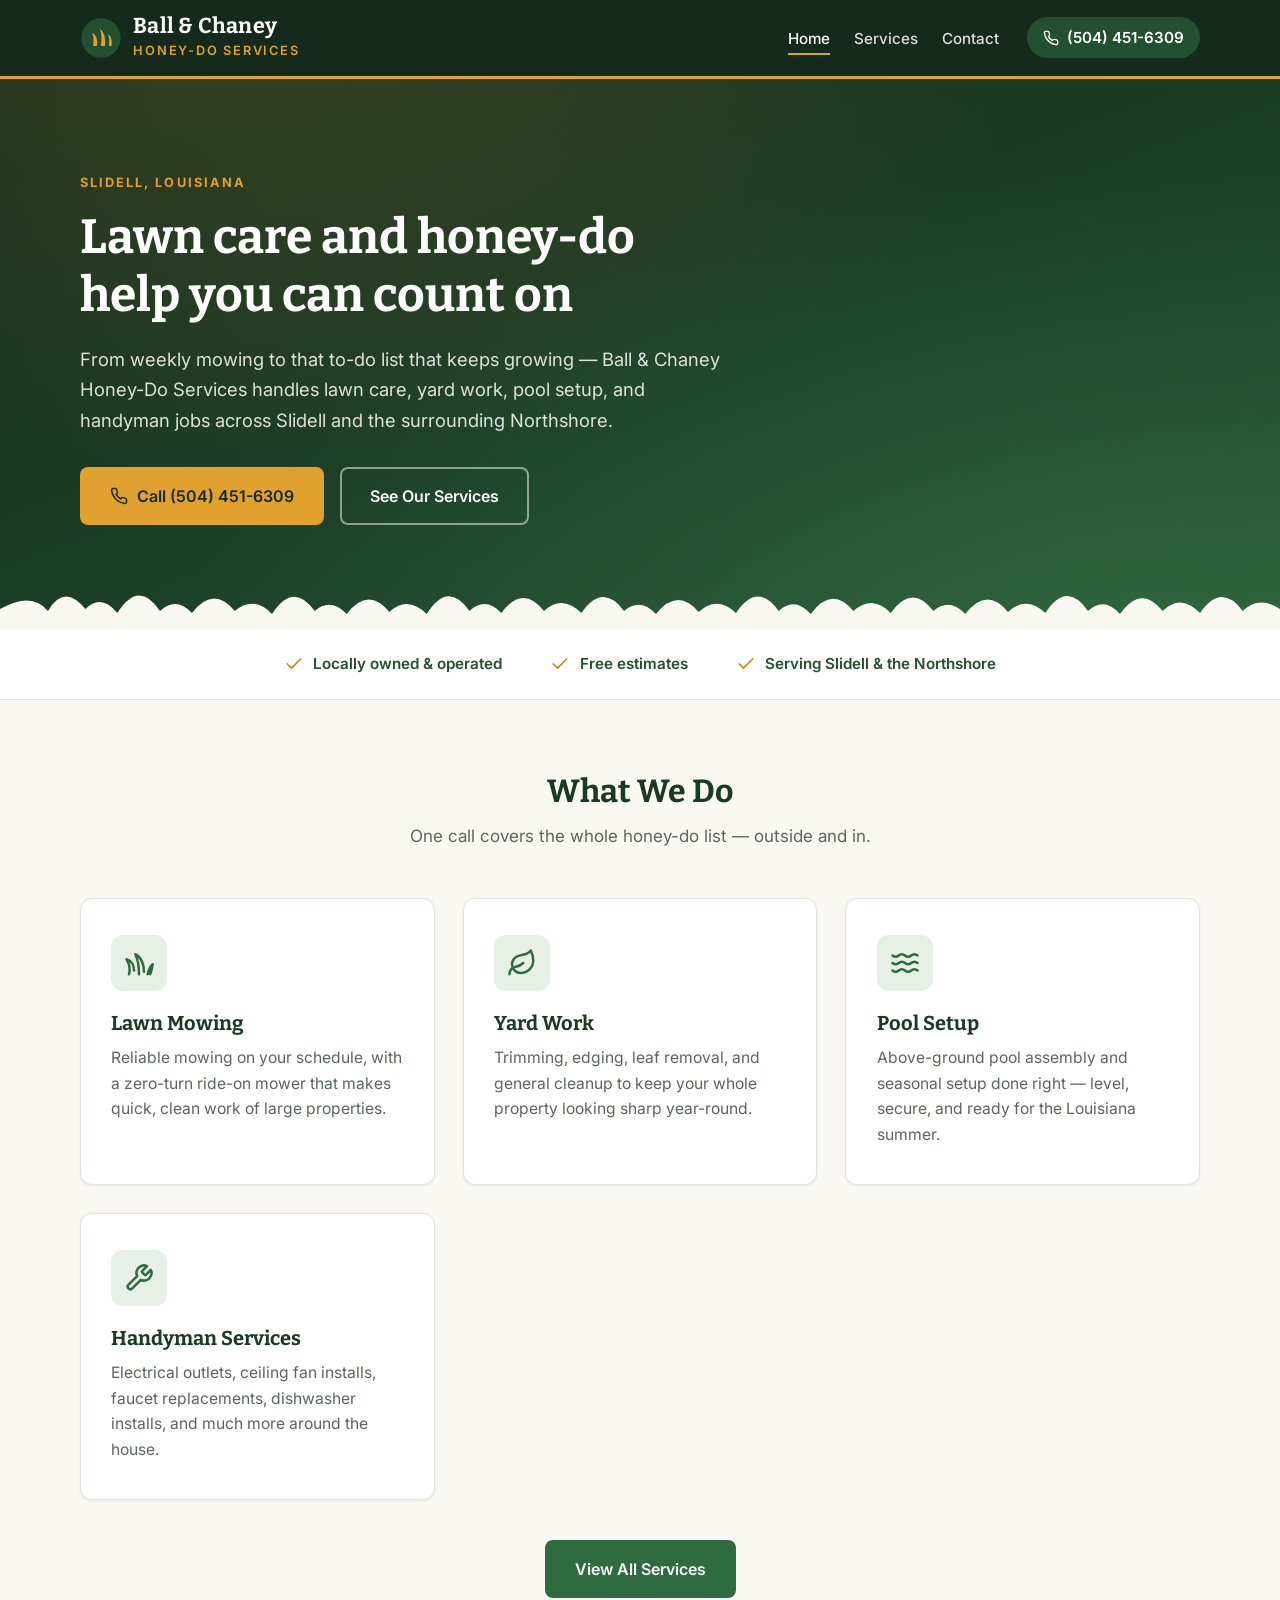
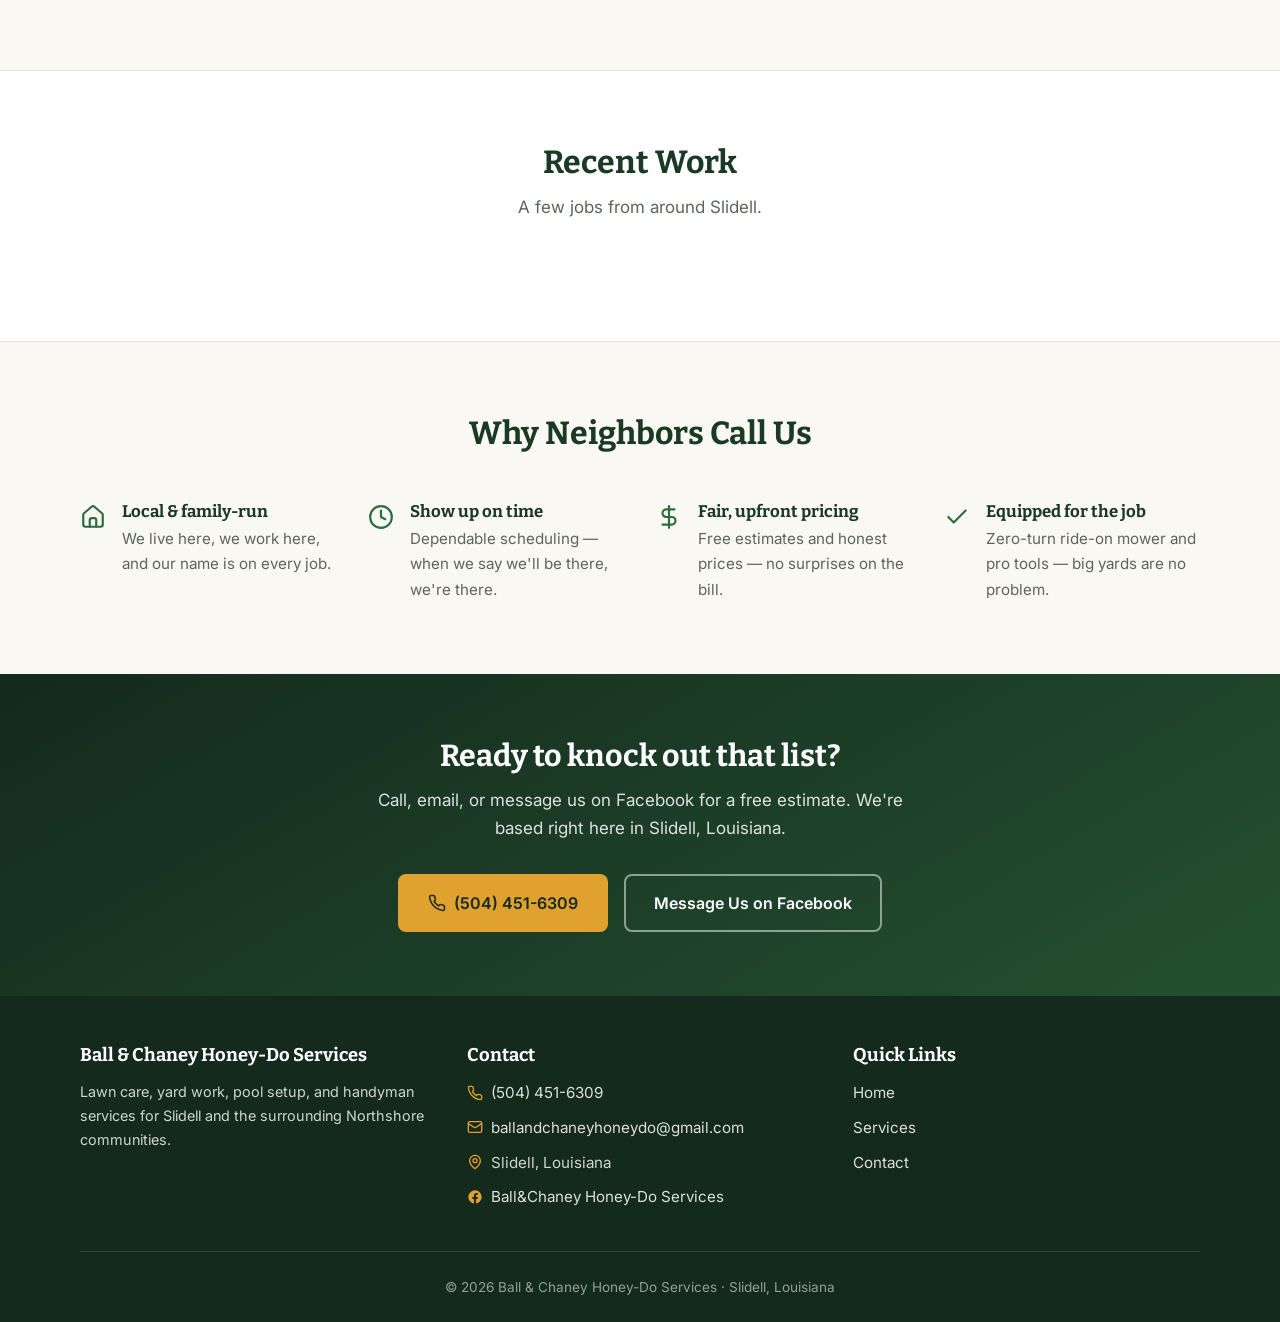
==== index.html @ 2f30743c "Redesign site with professional look and real contact info - New design: Bitter/Inter typography, gr" ====
<!DOCTYPE html>
<html lang="en">
<head>
    <meta charset="UTF-8">
    <meta name="viewport" content="width=device-width, initial-scale=1.0">
    <title>Ball &amp; Chaney Honey-Do Services | Lawn Care &amp; Handyman | Slidell, LA</title>
    <meta name="description" content="Ball & Chaney Honey-Do Services provides reliable lawn mowing, yard work, pool setup, and handyman services in Slidell, Louisiana. Call (504) 451-6309 for a free estimate.">
    <link rel="icon" href="data:image/svg+xml,%3Csvg xmlns='http://www.w3.org/2000/svg' viewBox='0 0 64 64'%3E%3Ccircle cx='32' cy='32' r='30' fill='%231b3a26'/%3E%3Cpath d='M20 44 Q22 30 18 24 Q28 28 26 44 M32 44 Q34 26 30 18 Q40 24 38 44 M44 44 Q46 32 42 26 Q50 30 48 44' fill='%23e0a12f'/%3E%3C/svg%3E">
    <link rel="stylesheet" href="styles.css">
    <link rel="preconnect" href="https://fonts.googleapis.com">
    <link rel="preconnect" href="https://fonts.gstatic.com" crossorigin>
    <link href="https://fonts.googleapis.com/css2?family=Bitter:wght@600;700&family=Inter:wght@400;500;600;700&display=swap" rel="stylesheet">
</head>
<body>
    <header class="header">
        <div class="container">
            <a class="logo" href="index.html">
                <svg class="logo-mark" viewBox="0 0 64 64" aria-hidden="true">
                    <circle cx="32" cy="32" r="30" fill="#245031"/>
                    <path d="M20 44 Q22 30 18 24 Q28 28 26 44 M32 44 Q34 26 30 18 Q40 24 38 44 M44 44 Q46 32 42 26 Q50 30 48 44" fill="#e0a12f"/>
                </svg>
                <div>
                    <h1>Ball &amp; Chaney</h1>
                    <p class="tagline">Honey-Do Services</p>
                </div>
            </a>
            <div class="header-right">
                <nav class="navbar" aria-label="Main navigation">
                    <ul>
                        <li><a href="index.html" class="active">Home</a></li>
                        <li><a href="services.html">Services</a></li>
                        <li><a href="contact.html">Contact</a></li>
                    </ul>
                </nav>
                <a class="header-phone" href="tel:+15044516309">
                    <svg viewBox="0 0 24 24" fill="none" stroke="currentColor" stroke-width="2" stroke-linecap="round" stroke-linejoin="round" aria-hidden="true"><path d="M22 16.92v3a2 2 0 0 1-2.18 2 19.79 19.79 0 0 1-8.63-3.07 19.5 19.5 0 0 1-6-6 19.79 19.79 0 0 1-3.07-8.67A2 2 0 0 1 4.11 2h3a2 2 0 0 1 2 1.72c.13.96.36 1.9.7 2.81a2 2 0 0 1-.45 2.11L8.09 9.91a16 16 0 0 0 6 6l1.27-1.27a2 2 0 0 1 2.11-.45c.91.34 1.85.57 2.81.7A2 2 0 0 1 22 16.92z"/></svg>
                    (504) 451-6309
                </a>
            </div>
        </div>
    </header>

    <section class="hero">
        <div class="container">
            <div class="hero-content">
                <span class="kicker">Slidell, Louisiana</span>
                <h2>Lawn care and honey-do help you can count on</h2>
                <p>From weekly mowing to that to-do list that keeps growing — Ball &amp; Chaney Honey-Do Services handles lawn care, yard work, pool setup, and handyman jobs across Slidell and the surrounding Northshore.</p>
                <div class="hero-actions">
                    <a href="tel:+15044516309" class="btn btn-primary">
                        <svg viewBox="0 0 24 24" fill="none" stroke="currentColor" stroke-width="2" stroke-linecap="round" stroke-linejoin="round" aria-hidden="true"><path d="M22 16.92v3a2 2 0 0 1-2.18 2 19.79 19.79 0 0 1-8.63-3.07 19.5 19.5 0 0 1-6-6 19.79 19.79 0 0 1-3.07-8.67A2 2 0 0 1 4.11 2h3a2 2 0 0 1 2 1.72c.13.96.36 1.9.7 2.81a2 2 0 0 1-.45 2.11L8.09 9.91a16 16 0 0 0 6 6l1.27-1.27a2 2 0 0 1 2.11-.45c.91.34 1.85.57 2.81.7A2 2 0 0 1 22 16.92z"/></svg>
                        Call (504) 451-6309
                    </a>
                    <a href="services.html" class="btn btn-outline">See Our Services</a>
                </div>
            </div>
        </div>
    </section>

    <div class="trust-bar">
        <div class="container">
            <div class="trust-item">
                <svg viewBox="0 0 24 24" fill="none" stroke="currentColor" stroke-width="2" stroke-linecap="round" stroke-linejoin="round" aria-hidden="true"><path d="M20 6 9 17l-5-5"/></svg>
                Locally owned &amp; operated
            </div>
            <div class="trust-item">
                <svg viewBox="0 0 24 24" fill="none" stroke="currentColor" stroke-width="2" stroke-linecap="round" stroke-linejoin="round" aria-hidden="true"><path d="M20 6 9 17l-5-5"/></svg>
                Free estimates
            </div>
            <div class="trust-item">
                <svg viewBox="0 0 24 24" fill="none" stroke="currentColor" stroke-width="2" stroke-linecap="round" stroke-linejoin="round" aria-hidden="true"><path d="M20 6 9 17l-5-5"/></svg>
                Serving Slidell &amp; the Northshore
            </div>
        </div>
    </div>

    <section class="section">
        <div class="container">
            <div class="section-head">
                <h2>What We Do</h2>
                <p>One call covers the whole honey-do list — outside and in.</p>
            </div>
            <div class="service-grid">
                <div class="service-card">
                    <div class="service-icon">
                        <svg viewBox="0 0 24 24" fill="none" stroke="currentColor" stroke-width="2" stroke-linecap="round" stroke-linejoin="round" aria-hidden="true"><path d="M4 21c1-4 0-9-2-12 4 1 6 5 6 9M12 21c0-6-1-12-3-16 5 2 7 9 7 14M19 21c.5-3 2-6 4-8-1 4-1 6-2 8"/></svg>
                    </div>
                    <h3>Lawn Mowing</h3>
                    <p>Reliable mowing on your schedule, with a zero-turn ride-on mower that makes quick, clean work of large properties.</p>
                </div>
                <div class="service-card">
                    <div class="service-icon">
                        <svg viewBox="0 0 24 24" fill="none" stroke="currentColor" stroke-width="2" stroke-linecap="round" stroke-linejoin="round" aria-hidden="true"><path d="M11 20A7 7 0 0 1 9.8 6.1C15.5 5 17 4.48 19 2c1 2 2 4.18 2 8 0 5.5-4.78 10-10 10Z"/><path d="M2 21c0-3 1.85-5.36 5.08-6C9.5 14.52 12 13 13 12"/></svg>
                    </div>
                    <h3>Yard Work</h3>
                    <p>Trimming, edging, leaf removal, and general cleanup to keep your whole property looking sharp year-round.</p>
                </div>
                <div class="service-card">
                    <div class="service-icon">
                        <svg viewBox="0 0 24 24" fill="none" stroke="currentColor" stroke-width="2" stroke-linecap="round" stroke-linejoin="round" aria-hidden="true"><path d="M2 6c.6.5 1.2 1 2.5 1C7 7 7 5 9.5 5c2.6 0 2.4 2 5 2 2.5 0 2.5-2 5-2 1.3 0 1.9.5 2.5 1"/><path d="M2 12c.6.5 1.2 1 2.5 1 2.5 0 2.5-2 5-2 2.6 0 2.4 2 5 2 2.5 0 2.5-2 5-2 1.3 0 1.9.5 2.5 1"/><path d="M2 18c.6.5 1.2 1 2.5 1 2.5 0 2.5-2 5-2 2.6 0 2.4 2 5 2 2.5 0 2.5-2 5-2 1.3 0 1.9.5 2.5 1"/></svg>
                    </div>
                    <h3>Pool Setup</h3>
                    <p>Above-ground pool assembly and seasonal setup done right — level, secure, and ready for the Louisiana summer.</p>
                </div>
                <div class="service-card">
                    <div class="service-icon">
                        <svg viewBox="0 0 24 24" fill="none" stroke="currentColor" stroke-width="2" stroke-linecap="round" stroke-linejoin="round" aria-hidden="true"><path d="M14.7 6.3a1 1 0 0 0 0 1.4l1.6 1.6a1 1 0 0 0 1.4 0l3.77-3.77a6 6 0 0 1-7.94 7.94l-6.91 6.91a2.12 2.12 0 0 1-3-3l6.91-6.91a6 6 0 0 1 7.94-7.94l-3.76 3.76z"/></svg>
                    </div>
                    <h3>Handyman Services</h3>
                    <p>Electrical outlets, ceiling fan installs, faucet replacements, dishwasher installs, and much more around the house.</p>
                </div>
            </div>
            <div class="text-center">
                <a href="services.html" class="btn btn-secondary">View All Services</a>
            </div>
        </div>
    </section>

    <section class="section section-alt" id="recent-work">
        <div class="container">
            <div class="section-head">
                <h2>Recent Work</h2>
                <p>A few jobs from around Slidell.</p>
            </div>
            <div class="gallery-grid">
                <figure class="gallery-item">
                    <img src="images/mowing-zero-turn.jpg" alt="Zero-turn mower and trimming work at a Slidell home" loading="lazy" onerror="this.closest('figure').remove()">
                    <figcaption>Mowing &amp; trimming</figcaption>
                </figure>
                <figure class="gallery-item">
                    <img src="images/lawn-finished-1.jpg" alt="Freshly cut lawn at a Slidell home" loading="lazy" onerror="this.closest('figure').remove()">
                    <figcaption>Finished cut</figcaption>
                </figure>
                <figure class="gallery-item">
                    <img src="images/pool-setup-complete.jpg" alt="Completed above-ground pool installation" loading="lazy" onerror="this.closest('figure').remove()">
                    <figcaption>Pool setup, ready to fill</figcaption>
                </figure>
                <figure class="gallery-item">
                    <img src="images/trimming.jpg" alt="String trimming along a front porch" loading="lazy" onerror="this.closest('figure').remove()">
                    <figcaption>Detail trimming</figcaption>
                </figure>
                <figure class="gallery-item">
                    <img src="images/lawn-finished-2.jpg" alt="Neatly edged lawn and driveway" loading="lazy" onerror="this.closest('figure').remove()">
                    <figcaption>Clean edges</figcaption>
                </figure>
                <figure class="gallery-item">
                    <img src="images/lawn-finished-3.jpg" alt="Freshly mowed front yard" loading="lazy" onerror="this.closest('figure').remove()">
                    <figcaption>Weekly maintenance</figcaption>
                </figure>
            </div>
        </div>
    </section>

    <section class="section">
        <div class="container">
            <div class="section-head">
                <h2>Why Neighbors Call Us</h2>
            </div>
            <div class="why-grid">
                <div class="why-item">
                    <svg viewBox="0 0 24 24" fill="none" stroke="currentColor" stroke-width="2" stroke-linecap="round" stroke-linejoin="round" aria-hidden="true"><path d="M3 10a2 2 0 0 1 .7-1.5l7-6a2 2 0 0 1 2.6 0l7 6A2 2 0 0 1 21 10v9a2 2 0 0 1-2 2H5a2 2 0 0 1-2-2z"/><path d="M9 21v-6a2 2 0 0 1 2-2h2a2 2 0 0 1 2 2v6"/></svg>
                    <div>
                        <h3>Local &amp; family-run</h3>
                        <p>We live here, we work here, and our name is on every job.</p>
                    </div>
                </div>
                <div class="why-item">
                    <svg viewBox="0 0 24 24" fill="none" stroke="currentColor" stroke-width="2" stroke-linecap="round" stroke-linejoin="round" aria-hidden="true"><circle cx="12" cy="12" r="10"/><path d="M12 6v6l4 2"/></svg>
                    <div>
                        <h3>Show up on time</h3>
                        <p>Dependable scheduling — when we say we'll be there, we're there.</p>
                    </div>
                </div>
                <div class="why-item">
                    <svg viewBox="0 0 24 24" fill="none" stroke="currentColor" stroke-width="2" stroke-linecap="round" stroke-linejoin="round" aria-hidden="true"><line x1="12" x2="12" y1="2" y2="22"/><path d="M17 5H9.5a3.5 3.5 0 0 0 0 7h5a3.5 3.5 0 0 1 0 7H6"/></svg>
                    <div>
                        <h3>Fair, upfront pricing</h3>
                        <p>Free estimates and honest prices — no surprises on the bill.</p>
                    </div>
                </div>
                <div class="why-item">
                    <svg viewBox="0 0 24 24" fill="none" stroke="currentColor" stroke-width="2" stroke-linecap="round" stroke-linejoin="round" aria-hidden="true"><path d="M20 6 9 17l-5-5"/></svg>
                    <div>
                        <h3>Equipped for the job</h3>
                        <p>Zero-turn ride-on mower and pro tools — big yards are no problem.</p>
                    </div>
                </div>
            </div>
        </div>
    </section>

    <section class="cta-section">
        <div class="container">
            <h2>Ready to knock out that list?</h2>
            <p>Call, email, or message us on Facebook for a free estimate. We're based right here in Slidell, Louisiana.</p>
            <div class="cta-actions">
                <a href="tel:+15044516309" class="btn btn-primary">
                    <svg viewBox="0 0 24 24" fill="none" stroke="currentColor" stroke-width="2" stroke-linecap="round" stroke-linejoin="round" aria-hidden="true"><path d="M22 16.92v3a2 2 0 0 1-2.18 2 19.79 19.79 0 0 1-8.63-3.07 19.5 19.5 0 0 1-6-6 19.79 19.79 0 0 1-3.07-8.67A2 2 0 0 1 4.11 2h3a2 2 0 0 1 2 1.72c.13.96.36 1.9.7 2.81a2 2 0 0 1-.45 2.11L8.09 9.91a16 16 0 0 0 6 6l1.27-1.27a2 2 0 0 1 2.11-.45c.91.34 1.85.57 2.81.7A2 2 0 0 1 22 16.92z"/></svg>
                    (504) 451-6309
                </a>
                <a href="https://www.facebook.com/share/196xAoV2Mr/" target="_blank" rel="noopener" class="btn btn-outline">Message Us on Facebook</a>
            </div>
        </div>
    </section>

    <footer class="footer">
        <div class="container">
            <div class="footer-content">
                <div class="footer-logo">
                    <h3>Ball &amp; Chaney Honey-Do Services</h3>
                    <p>Lawn care, yard work, pool setup, and handyman services for Slidell and the surrounding Northshore communities.</p>
                </div>
                <div>
                    <h3>Contact</h3>
                    <ul class="footer-list">
                        <li>
                            <svg viewBox="0 0 24 24" fill="none" stroke="currentColor" stroke-width="2" stroke-linecap="round" stroke-linejoin="round" aria-hidden="true"><path d="M22 16.92v3a2 2 0 0 1-2.18 2 19.79 19.79 0 0 1-8.63-3.07 19.5 19.5 0 0 1-6-6 19.79 19.79 0 0 1-3.07-8.67A2 2 0 0 1 4.11 2h3a2 2 0 0 1 2 1.72c.13.96.36 1.9.7 2.81a2 2 0 0 1-.45 2.11L8.09 9.91a16 16 0 0 0 6 6l1.27-1.27a2 2 0 0 1 2.11-.45c.91.34 1.85.57 2.81.7A2 2 0 0 1 22 16.92z"/></svg>
                            <a href="tel:+15044516309">(504) 451-6309</a>
                        </li>
                        <li>
                            <svg viewBox="0 0 24 24" fill="none" stroke="currentColor" stroke-width="2" stroke-linecap="round" stroke-linejoin="round" aria-hidden="true"><rect width="20" height="16" x="2" y="4" rx="2"/><path d="m22 7-8.97 5.7a1.94 1.94 0 0 1-2.06 0L2 7"/></svg>
                            <a href="mailto:ballandchaneyhoneydo@gmail.com">ballandchaneyhoneydo@gmail.com</a>
                        </li>
                        <li>
                            <svg viewBox="0 0 24 24" fill="none" stroke="currentColor" stroke-width="2" stroke-linecap="round" stroke-linejoin="round" aria-hidden="true"><path d="M20 10c0 6-8 12-8 12s-8-6-8-12a8 8 0 0 1 16 0Z"/><circle cx="12" cy="10" r="3"/></svg>
                            Slidell, Louisiana
                        </li>
                        <li>
                            <svg viewBox="0 0 24 24" fill="currentColor" aria-hidden="true"><path d="M22 12a10 10 0 1 0-11.56 9.88v-6.99H7.9V12h2.54V9.8c0-2.5 1.49-3.89 3.77-3.89 1.09 0 2.23.2 2.23.2v2.46h-1.26c-1.24 0-1.63.77-1.63 1.56V12h2.78l-.44 2.89h-2.34v6.99A10 10 0 0 0 22 12Z"/></svg>
                            <a href="https://www.facebook.com/share/196xAoV2Mr/" target="_blank" rel="noopener">Ball&amp;Chaney Honey-Do Services</a>
                        </li>
                    </ul>
                </div>
                <div>
                    <h3>Quick Links</h3>
                    <ul class="footer-list">
                        <li><a href="index.html">Home</a></li>
                        <li><a href="services.html">Services</a></li>
                        <li><a href="contact.html">Contact</a></li>
                    </ul>
                </div>
            </div>
            <div class="copyright">
                <p>&copy; 2026 Ball &amp; Chaney Honey-Do Services &middot; Slidell, Louisiana</p>
            </div>
        </div>
    </footer>
    <script>
        // Hide the Recent Work section entirely if no gallery photos loaded
        window.addEventListener('load', function () {
            var section = document.getElementById('recent-work');
            if (section && !section.querySelector('.gallery-item')) {
                section.remove();
            }
        });
    </script>
</body>
</html>
---- styles.css ----
/* ============================================================
   Ball & Chaney Honey-Do Services — styles.css
   ============================================================ */

:root {
    --green-950: #142a1c;
    --green-900: #1b3a26;
    --green-800: #245031;
    --green-700: #2e6b3e;
    --green-600: #3a7d4a;
    --green-100: #e7f0e7;
    --green-50:  #f2f6f0;
    --cream:     #faf8f2;
    --amber:     #e0a12f;
    --amber-dark:#c48a1d;
    --ink:       #202822;
    --muted:     #5b665c;
    --line:      #dde5dc;
    --white:     #ffffff;
    --radius:    12px;
    --shadow-sm: 0 1px 3px rgba(20, 42, 28, 0.08);
    --shadow-md: 0 6px 20px rgba(20, 42, 28, 0.12);
}

* {
    margin: 0;
    padding: 0;
    box-sizing: border-box;
}

html {
    scroll-behavior: smooth;
}

body {
    font-family: 'Inter', system-ui, -apple-system, sans-serif;
    font-size: 1.0625rem;
    line-height: 1.65;
    color: var(--ink);
    background-color: var(--cream);
    -webkit-font-smoothing: antialiased;
}

h1, h2, h3, h4 {
    font-family: 'Bitter', Georgia, serif;
    line-height: 1.2;
    color: var(--green-900);
}

img, svg {
    max-width: 100%;
}

.container {
    width: min(92%, 1120px);
    margin: 0 auto;
}

/* ---------- Header ---------- */

.header {
    background-color: var(--green-950);
    color: var(--white);
    position: sticky;
    top: 0;
    z-index: 100;
    border-bottom: 3px solid var(--amber);
}

.header .container {
    display: flex;
    justify-content: space-between;
    align-items: center;
    gap: 1rem;
    padding: 0.9rem 0;
    flex-wrap: wrap;
}

.logo {
    display: flex;
    align-items: center;
    gap: 0.7rem;
    text-decoration: none;
    color: var(--white);
}

.logo-mark {
    flex-shrink: 0;
    width: 42px;
    height: 42px;
}

.logo h1 {
    font-size: 1.35rem;
    font-weight: 700;
    color: var(--white);
    letter-spacing: 0.01em;
}

.tagline {
    font-size: 0.8rem;
    letter-spacing: 0.14em;
    text-transform: uppercase;
    color: var(--amber);
    font-weight: 600;
}

.header-right {
    display: flex;
    align-items: center;
    gap: 1.75rem;
    flex-wrap: wrap;
}

.navbar ul {
    display: flex;
    list-style: none;
    gap: 1.5rem;
}

.navbar a {
    color: rgba(255, 255, 255, 0.85);
    text-decoration: none;
    font-weight: 500;
    font-size: 0.95rem;
    padding: 0.35rem 0;
    border-bottom: 2px solid transparent;
    transition: color 0.2s, border-color 0.2s;
}

.navbar a:hover {
    color: var(--white);
}

.navbar a.active {
    color: var(--white);
    border-bottom-color: var(--amber);
}

.header-phone {
    display: inline-flex;
    align-items: center;
    gap: 0.5rem;
    color: var(--white);
    text-decoration: none;
    font-weight: 600;
    font-size: 0.95rem;
    background-color: var(--green-800);
    padding: 0.5rem 1rem;
    border-radius: 999px;
    transition: background-color 0.2s;
}

.header-phone:hover {
    background-color: var(--green-700);
}

.header-phone svg {
    width: 16px;
    height: 16px;
}

/* ---------- Hero ---------- */

.hero {
    background-color: var(--green-900);
    background-image:
        radial-gradient(ellipse at 20% -20%, rgba(224, 161, 47, 0.18), transparent 55%),
        radial-gradient(ellipse at 90% 110%, rgba(58, 125, 74, 0.55), transparent 60%),
        linear-gradient(160deg, var(--green-950), var(--green-800));
    color: var(--white);
    padding: 5.5rem 0 6.5rem;
    position: relative;
    overflow: hidden;
}

.hero::after {
    /* subtle grass silhouette along the bottom edge */
    content: "";
    position: absolute;
    left: 0;
    right: 0;
    bottom: -2px;
    height: 60px;
    background-image: url("data:image/svg+xml,%3Csvg xmlns='http://www.w3.org/2000/svg' viewBox='0 0 1200 60' preserveAspectRatio='none'%3E%3Cpath d='M0 60 L0 38 Q30 20 45 40 Q60 12 80 38 Q95 22 110 42 Q130 8 150 40 Q165 25 180 42 Q200 14 220 40 Q238 24 255 43 Q275 10 295 40 Q310 26 325 43 Q345 15 365 41 Q382 24 400 43 Q420 9 440 40 Q455 25 470 42 Q490 13 510 40 Q527 23 545 42 Q565 11 585 40 Q600 26 615 43 Q635 16 655 41 Q672 24 690 42 Q710 10 730 40 Q745 25 760 43 Q780 14 800 40 Q818 23 835 42 Q855 12 875 40 Q890 26 905 43 Q925 15 945 41 Q962 24 980 42 Q1000 9 1020 40 Q1035 25 1050 43 Q1070 13 1090 40 Q1107 22 1125 42 Q1145 11 1165 40 Q1180 24 1200 38 L1200 60 Z' fill='%23faf8f2'/%3E%3C/svg%3E");
    background-size: 100% 100%;
}

.hero-content {
    max-width: 640px;
}

.kicker {
    display: inline-block;
    font-size: 0.8rem;
    font-weight: 700;
    letter-spacing: 0.16em;
    text-transform: uppercase;
    color: var(--amber);
    margin-bottom: 1rem;
}

.hero-content h2 {
    font-size: clamp(2rem, 4.5vw, 3rem);
    color: var(--white);
    margin-bottom: 1.25rem;
}

.hero-content > p {
    font-size: 1.15rem;
    color: rgba(255, 255, 255, 0.85);
    margin-bottom: 2rem;
}

.hero-actions {
    display: flex;
    gap: 1rem;
    flex-wrap: wrap;
}

/* ---------- Buttons ---------- */

.btn {
    display: inline-flex;
    align-items: center;
    gap: 0.55rem;
    padding: 0.85rem 1.75rem;
    border-radius: 8px;
    text-decoration: none;
    font-weight: 600;
    font-size: 1rem;
    border: 2px solid transparent;
    cursor: pointer;
    transition: transform 0.15s, box-shadow 0.15s, background-color 0.15s;
}

.btn svg {
    width: 18px;
    height: 18px;
    flex-shrink: 0;
}

.btn:hover {
    transform: translateY(-2px);
    box-shadow: var(--shadow-md);
}

.btn-primary {
    background-color: var(--amber);
    color: var(--green-950);
}

.btn-primary:hover {
    background-color: var(--amber-dark);
}

.btn-secondary {
    background-color: var(--green-700);
    color: var(--white);
}

.btn-secondary:hover {
    background-color: var(--green-600);
}

.btn-outline {
    background-color: transparent;
    color: var(--white);
    border-color: rgba(255, 255, 255, 0.5);
}

.btn-outline:hover {
    border-color: var(--white);
    background-color: rgba(255, 255, 255, 0.08);
}

/* ---------- Trust bar ---------- */

.trust-bar {
    background-color: var(--white);
    border-bottom: 1px solid var(--line);
    padding: 1.4rem 0;
}

.trust-bar .container {
    display: flex;
    justify-content: center;
    gap: 3rem;
    flex-wrap: wrap;
}

.trust-item {
    display: flex;
    align-items: center;
    gap: 0.6rem;
    font-weight: 600;
    font-size: 0.95rem;
    color: var(--green-800);
}

.trust-item svg {
    width: 20px;
    height: 20px;
    color: var(--amber-dark);
    flex-shrink: 0;
}

/* ---------- Section scaffolding ---------- */

.section {
    padding: 4.5rem 0;
}

.section-alt {
    background-color: var(--white);
    border-top: 1px solid var(--line);
    border-bottom: 1px solid var(--line);
}

.section-head {
    text-align: center;
    max-width: 620px;
    margin: 0 auto 3rem;
}

.section-head h2 {
    font-size: 2rem;
    margin-bottom: 0.75rem;
}

.section-head p {
    color: var(--muted);
}

/* ---------- Service cards ---------- */

.service-grid {
    display: grid;
    grid-template-columns: repeat(auto-fit, minmax(280px, 1fr));
    gap: 1.75rem;
    margin-bottom: 2.5rem;
}

.service-card {
    background: var(--white);
    border: 1px solid var(--line);
    border-radius: var(--radius);
    padding: 2.25rem 1.9rem;
    box-shadow: var(--shadow-sm);
    transition: transform 0.2s, box-shadow 0.2s;
}

.service-card:hover {
    transform: translateY(-4px);
    box-shadow: var(--shadow-md);
}

.service-icon {
    width: 56px;
    height: 56px;
    border-radius: 12px;
    background-color: var(--green-100);
    color: var(--green-700);
    display: flex;
    align-items: center;
    justify-content: center;
    margin-bottom: 1.25rem;
}

.service-icon svg {
    width: 30px;
    height: 30px;
}

.service-card h3 {
    font-size: 1.25rem;
    margin-bottom: 0.6rem;
}

.service-card p {
    color: var(--muted);
    font-size: 0.98rem;
}

.text-center {
    text-align: center;
}

/* ---------- Gallery ---------- */

.gallery-grid {
    display: grid;
    grid-template-columns: repeat(auto-fill, minmax(280px, 1fr));
    gap: 1.25rem;
}

.gallery-item {
    margin: 0;
    border-radius: var(--radius);
    overflow: hidden;
    background: var(--white);
    border: 1px solid var(--line);
    box-shadow: var(--shadow-sm);
}

.gallery-item img {
    display: block;
    width: 100%;
    height: 240px;
    object-fit: cover;
    transition: transform 0.3s;
}

.gallery-item:hover img {
    transform: scale(1.03);
}

.gallery-item figcaption {
    padding: 0.7rem 1rem;
    font-size: 0.9rem;
    font-weight: 600;
    color: var(--green-800);
}

/* ---------- Why choose us ---------- */

.why-grid {
    display: grid;
    grid-template-columns: repeat(auto-fit, minmax(240px, 1fr));
    gap: 2rem;
}

.why-item {
    display: flex;
    gap: 1rem;
    align-items: flex-start;
}

.why-item svg {
    width: 26px;
    height: 26px;
    color: var(--green-700);
    flex-shrink: 0;
    margin-top: 0.2rem;
}

.why-item h3 {
    font-size: 1.05rem;
    margin-bottom: 0.35rem;
}

.why-item p {
    color: var(--muted);
    font-size: 0.95rem;
}

/* ---------- CTA section ---------- */

.cta-section {
    background-color: var(--green-900);
    background-image: linear-gradient(150deg, var(--green-950), var(--green-800));
    color: var(--white);
    padding: 4rem 0;
    text-align: center;
}

.cta-section h2 {
    color: var(--white);
    font-size: 1.9rem;
    margin-bottom: 0.75rem;
}

.cta-section p {
    color: rgba(255, 255, 255, 0.85);
    margin-bottom: 2rem;
    max-width: 540px;
    margin-left: auto;
    margin-right: auto;
}

.cta-actions {
    display: flex;
    gap: 1rem;
    justify-content: center;
    flex-wrap: wrap;
}

/* ---------- Footer ---------- */

.footer {
    background-color: var(--green-950);
    color: rgba(255, 255, 255, 0.8);
    padding: 3rem 0 1.5rem;
}

.footer a {
    color: rgba(255, 255, 255, 0.85);
    text-decoration: none;
}

.footer a:hover {
    color: var(--amber);
}

.footer-content {
    display: grid;
    grid-template-columns: repeat(auto-fit, minmax(220px, 1fr));
    gap: 2.5rem;
    padding-bottom: 2rem;
}

.footer h3 {
    color: var(--white);
    font-size: 1.15rem;
    margin-bottom: 0.9rem;
}

.footer-logo p {
    font-size: 0.9rem;
}

.footer-list {
    list-style: none;
}

.footer-list li {
    margin-bottom: 0.6rem;
    display: flex;
    align-items: center;
    gap: 0.55rem;
    font-size: 0.95rem;
}

.footer-list svg {
    width: 16px;
    height: 16px;
    color: var(--amber);
    flex-shrink: 0;
}

.copyright {
    text-align: center;
    padding-top: 1.5rem;
    border-top: 1px solid rgba(255, 255, 255, 0.12);
    font-size: 0.85rem;
    color: rgba(255, 255, 255, 0.55);
}

/* ---------- Inner-page header ---------- */

.page-header {
    background-color: var(--green-900);
    background-image: linear-gradient(150deg, var(--green-950), var(--green-800));
    color: var(--white);
    text-align: center;
    padding: 3.5rem 0;
}

.page-header h1 {
    color: var(--white);
    font-size: clamp(1.9rem, 4vw, 2.6rem);
    margin-bottom: 0.6rem;
}

.page-header p {
    color: rgba(255, 255, 255, 0.85);
    font-size: 1.1rem;
    max-width: 560px;
    margin: 0 auto;
}

/* ---------- Services page ---------- */

.service-detail {
    display: grid;
    grid-template-columns: 300px 1fr;
    gap: 2.5rem;
    align-items: center;
    background: var(--white);
    border: 1px solid var(--line);
    border-radius: var(--radius);
    padding: 2.5rem;
    box-shadow: var(--shadow-sm);
    margin-bottom: 2rem;
}

.service-panel {
    background: linear-gradient(150deg, var(--green-800), var(--green-600));
    border-radius: var(--radius);
    display: flex;
    align-items: center;
    justify-content: center;
    color: var(--white);
    min-height: 220px;
    position: relative;
    overflow: hidden;
    align-self: stretch;
}

.service-panel img {
    position: absolute;
    inset: 0;
    width: 100%;
    height: 100%;
    object-fit: cover;
    z-index: 1;
}

.service-panel svg {
    width: 88px;
    height: 88px;
    opacity: 0.95;
}

.service-content h2 {
    font-size: 1.5rem;
    margin-bottom: 0.75rem;
}

.service-content > p {
    color: var(--muted);
    margin-bottom: 0.75rem;
}

.service-content ul {
    list-style: none;
    margin-top: 0.5rem;
}

.service-content li {
    padding-left: 1.7rem;
    position: relative;
    margin-bottom: 0.5rem;
}

.service-content li::before {
    content: "";
    position: absolute;
    left: 0;
    top: 0.42em;
    width: 16px;
    height: 16px;
    background-image: url("data:image/svg+xml,%3Csvg xmlns='http://www.w3.org/2000/svg' viewBox='0 0 24 24' fill='none' stroke='%23c48a1d' stroke-width='3' stroke-linecap='round' stroke-linejoin='round'%3E%3Cpath d='M20 6 9 17l-5-5'/%3E%3C/svg%3E");
    background-size: contain;
    background-repeat: no-repeat;
}

/* ---------- Contact page ---------- */

.contact-grid {
    display: grid;
    grid-template-columns: repeat(auto-fit, minmax(260px, 1fr));
    gap: 1.75rem;
    max-width: 900px;
    margin: 0 auto;
}

.contact-card {
    background: var(--white);
    border: 1px solid var(--line);
    border-radius: var(--radius);
    padding: 2.25rem 1.9rem;
    text-align: center;
    box-shadow: var(--shadow-sm);
    transition: transform 0.2s, box-shadow 0.2s;
}

.contact-card:hover {
    transform: translateY(-4px);
    box-shadow: var(--shadow-md);
}

.contact-card .service-icon {
    margin: 0 auto 1.25rem;
}

.contact-card h3 {
    font-size: 1.15rem;
    margin-bottom: 0.4rem;
}

.contact-card p {
    color: var(--muted);
    font-size: 0.95rem;
    margin-bottom: 1.1rem;
}

.contact-card .contact-link {
    font-weight: 600;
    color: var(--green-700);
    text-decoration: none;
    font-size: 1.05rem;
    word-break: break-word;
}

.contact-card .contact-link:hover {
    color: var(--green-900);
    text-decoration: underline;
}

.map-container {
    max-width: 900px;
    margin: 0 auto;
    border-radius: var(--radius);
    overflow: hidden;
    box-shadow: var(--shadow-md);
    border: 1px solid var(--line);
}

.map-container iframe {
    display: block;
    width: 100%;
    height: 400px;
    border: 0;
}

/* ---------- Responsive ---------- */

@media (max-width: 860px) {
    .service-detail {
        grid-template-columns: 1fr;
        padding: 1.75rem;
    }

    .service-panel {
        min-height: 150px;
    }

    .service-panel svg {
        width: 64px;
        height: 64px;
    }
}

@media (max-width: 720px) {
    .header .container {
        flex-direction: column;
        text-align: center;
        padding: 0.9rem 0 1.1rem;
    }

    .header-right {
        justify-content: center;
        gap: 1rem;
    }

    .hero {
        padding: 3.5rem 0 5rem;
        text-align: center;
    }

    .hero-content {
        margin: 0 auto;
    }

    .hero-actions {
        justify-content: center;
    }

    .trust-bar .container {
        gap: 1rem 2rem;
    }

    .section {
        padding: 3rem 0;
    }
}
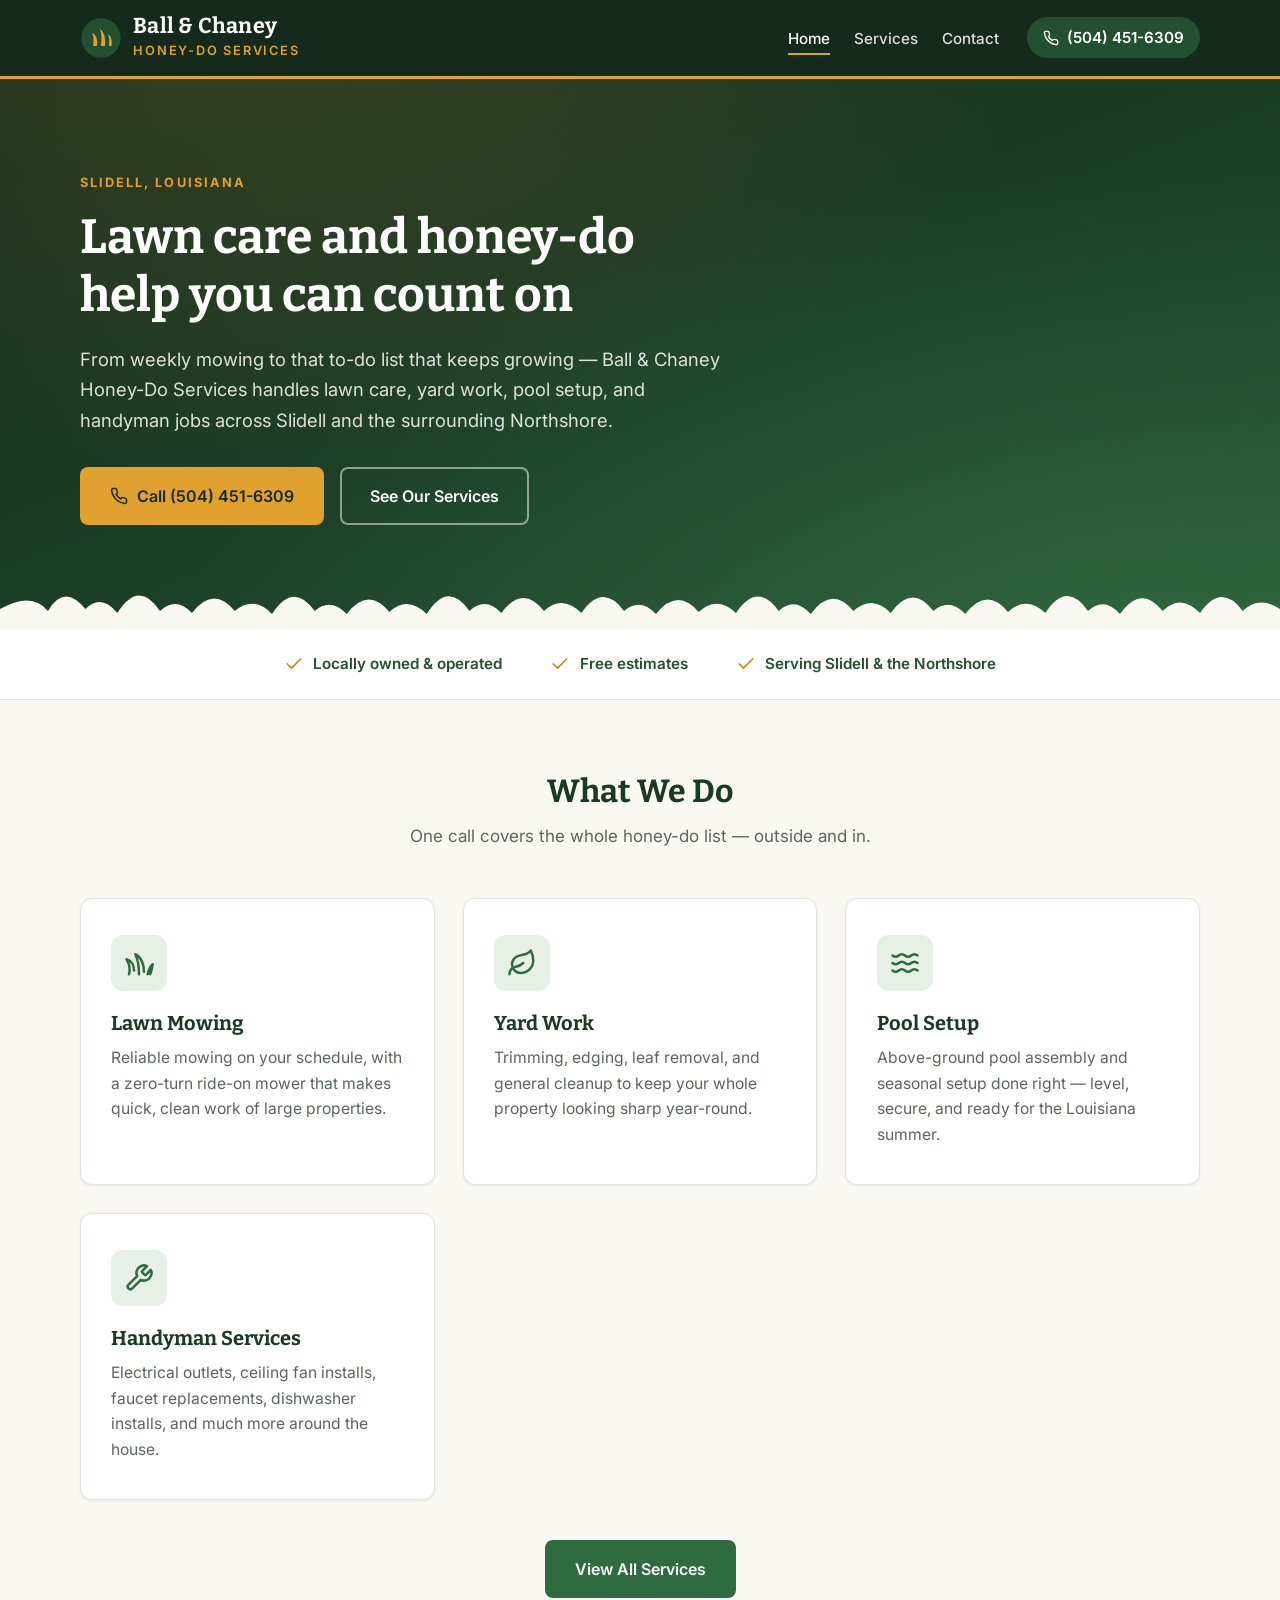
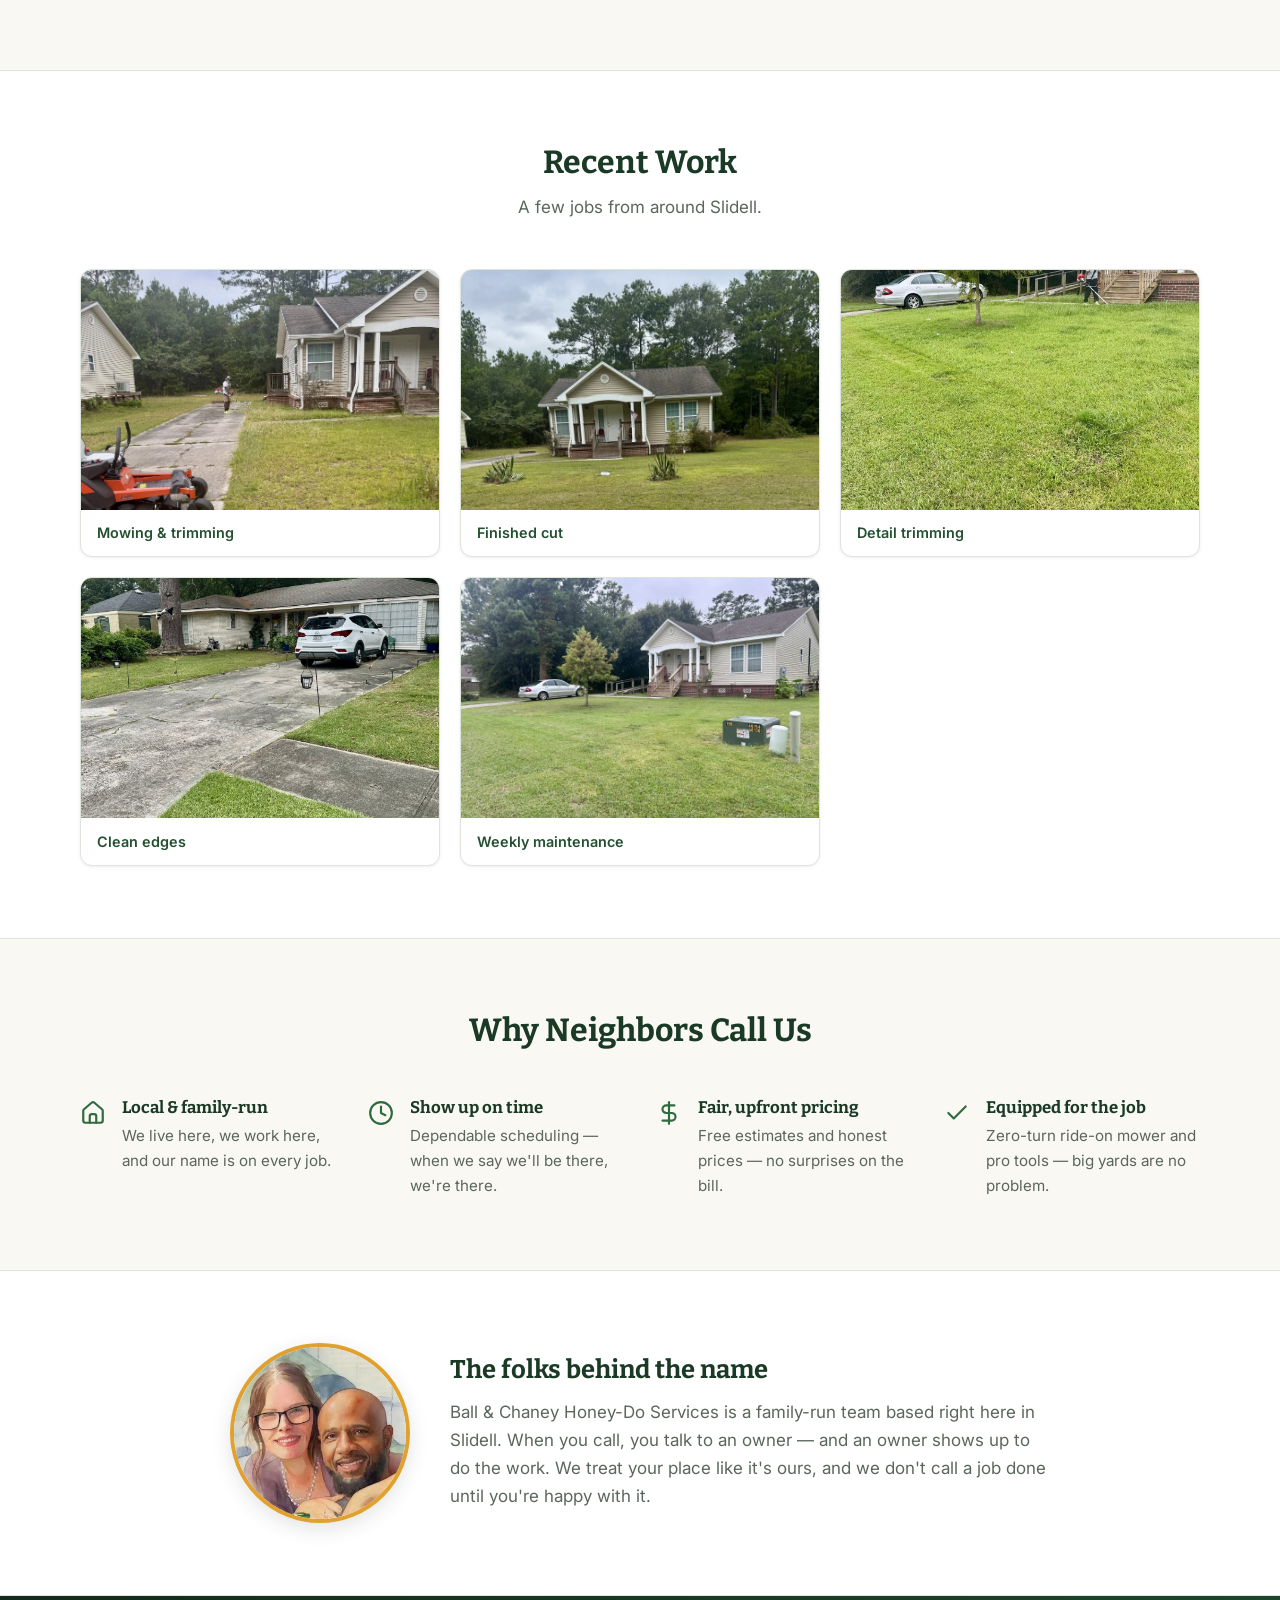
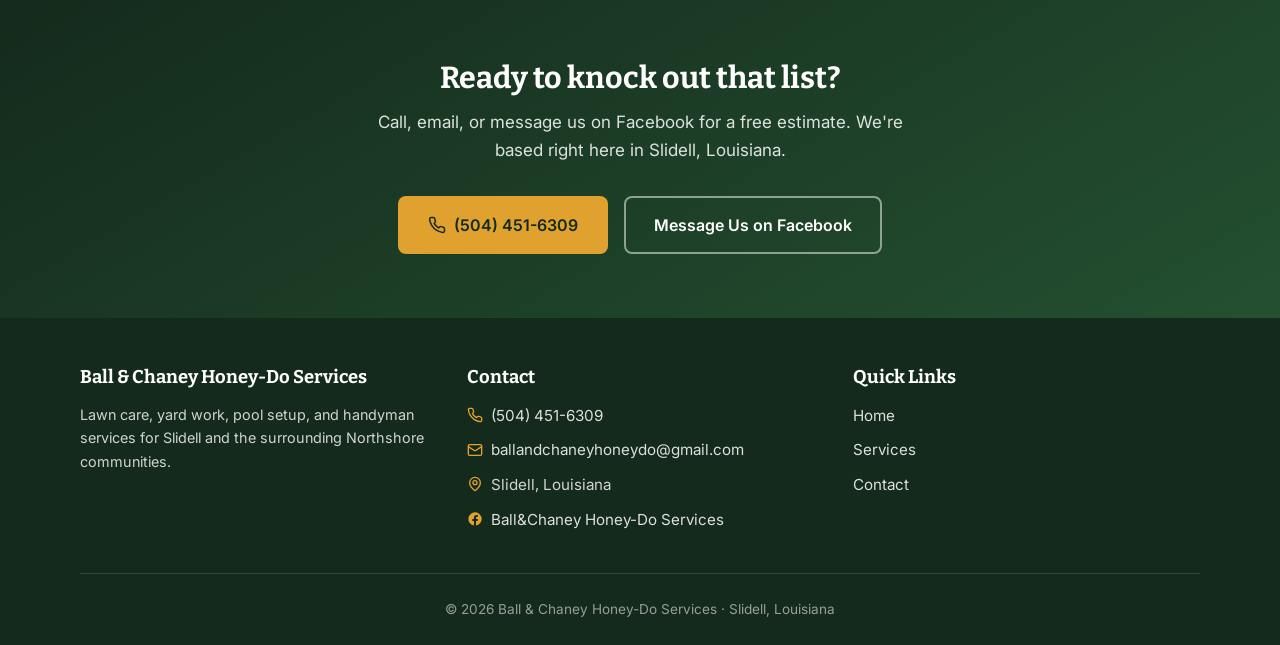
==== commit 08fbfc23: "Add real job photos and owners section - images/: mowing, trimming, and finished-lawn photos from re" ====
--- a/index.html
+++ b/index.html
@@ -189,6 +189,18 @@
         </div>
     </section>
 
+    <section class="section section-alt">
+        <div class="container">
+            <div class="about-owners">
+                <img src="images/owners.jpg" alt="The owners of Ball &amp; Chaney Honey-Do Services" onerror="this.closest('section').remove()">
+                <div>
+                    <h2>The folks behind the name</h2>
+                    <p>Ball &amp; Chaney Honey-Do Services is a family-run team based right here in Slidell. When you call, you talk to an owner — and an owner shows up to do the work. We treat your place like it's ours, and we don't call a job done until you're happy with it.</p>
+                </div>
+            </div>
+        </div>
+    </section>
+
     <section class="cta-section">
         <div class="container">
             <h2>Ready to knock out that list?</h2>
--- a/styles.css
+++ b/styles.css
@@ -454,6 +454,43 @@
     font-size: 0.95rem;
 }
 
+/* ---------- About owners ---------- */
+
+.about-owners {
+    display: flex;
+    align-items: center;
+    gap: 2.5rem;
+    max-width: 820px;
+    margin: 0 auto;
+}
+
+.about-owners img {
+    width: 180px;
+    height: 180px;
+    object-fit: cover;
+    border-radius: 50%;
+    border: 4px solid var(--amber);
+    box-shadow: var(--shadow-md);
+    flex-shrink: 0;
+}
+
+.about-owners h2 {
+    font-size: 1.6rem;
+    margin-bottom: 0.75rem;
+}
+
+.about-owners p {
+    color: var(--muted);
+}
+
+@media (max-width: 640px) {
+    .about-owners {
+        flex-direction: column;
+        text-align: center;
+        gap: 1.5rem;
+    }
+}
+
 /* ---------- CTA section ---------- */
 
 .cta-section {
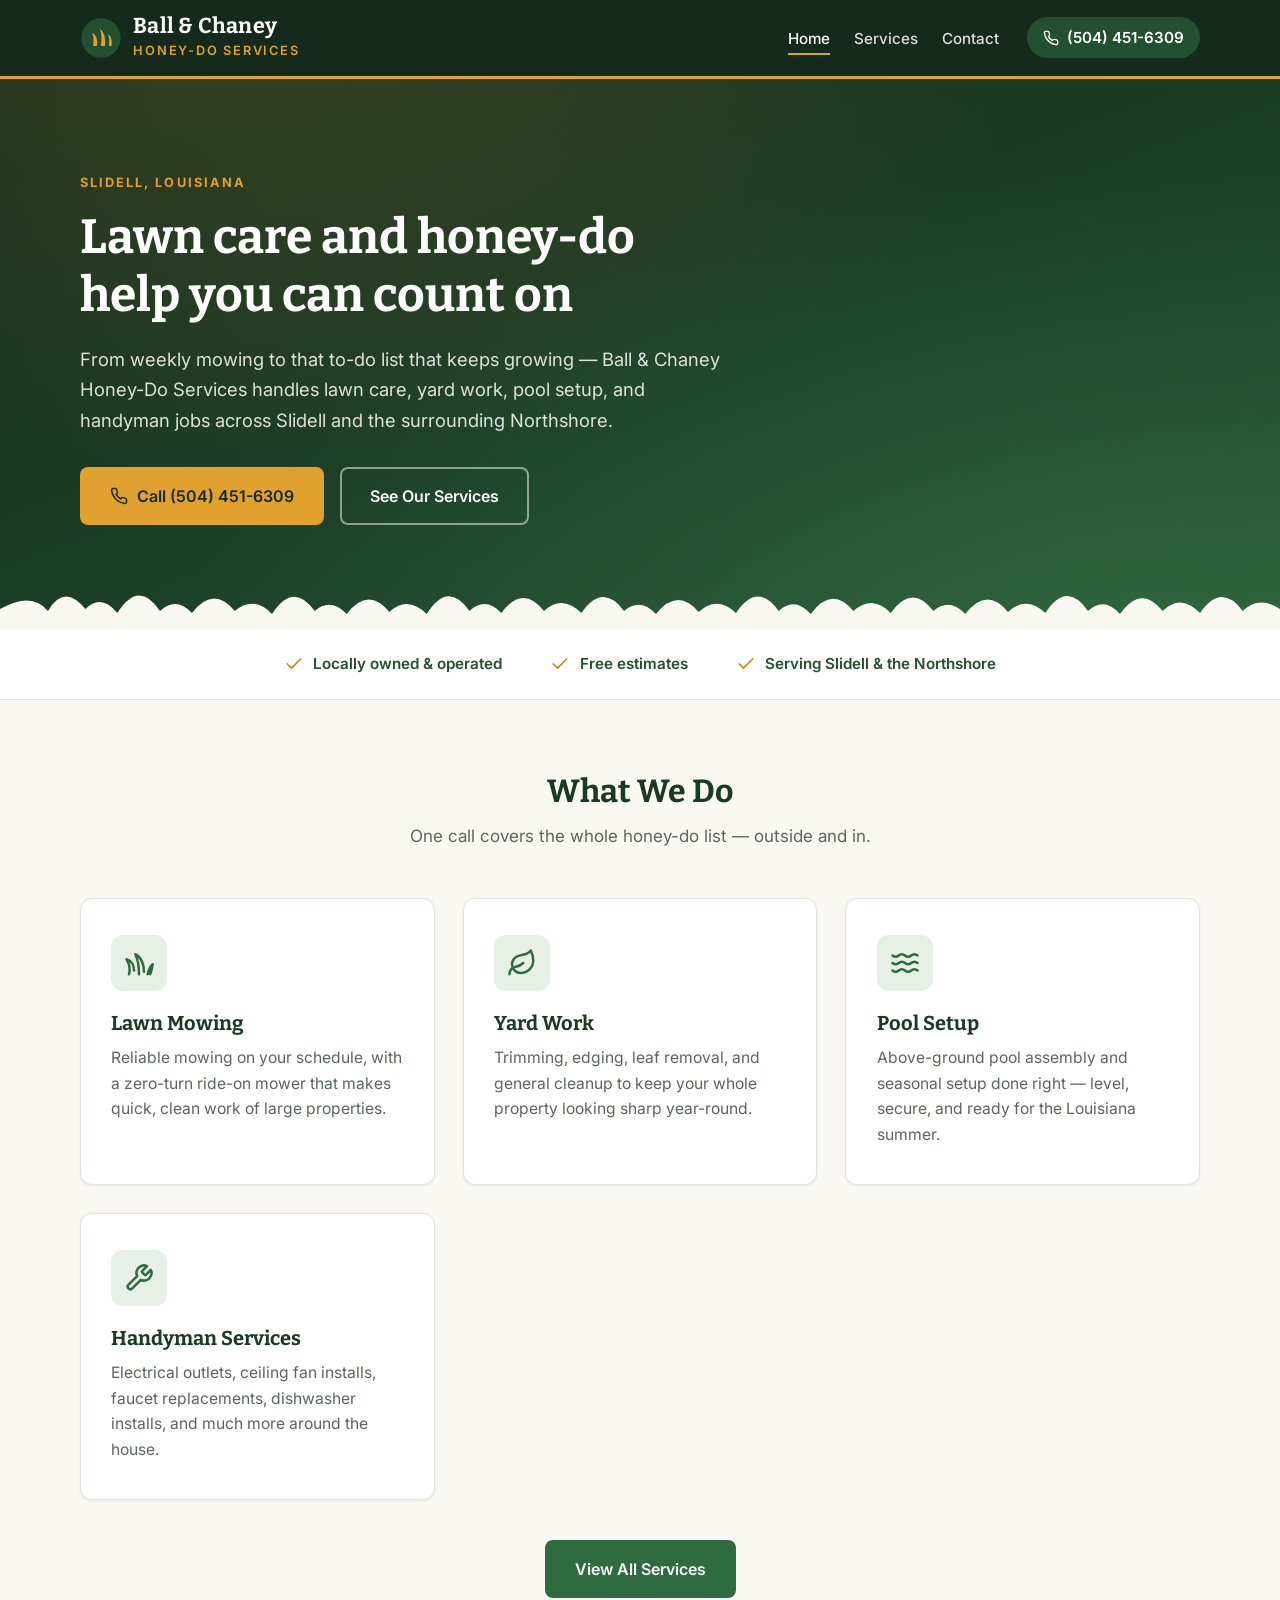
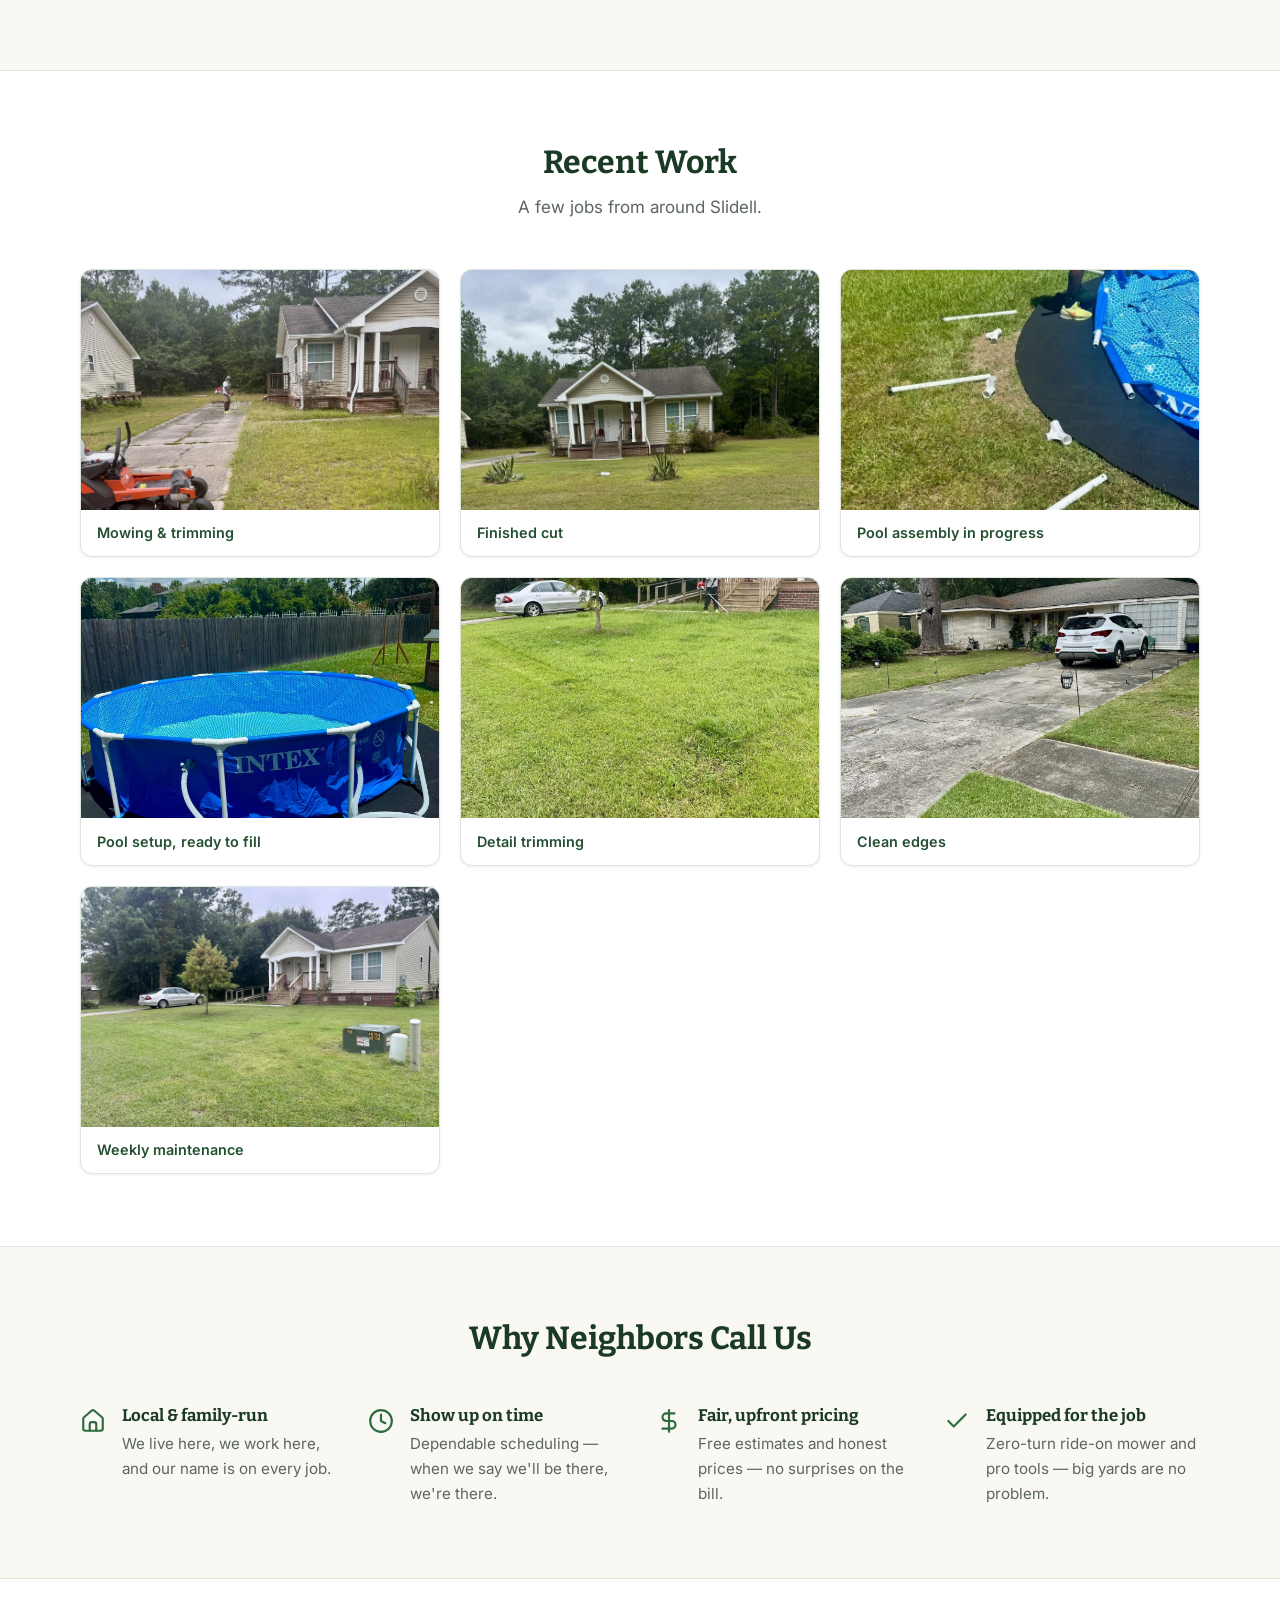
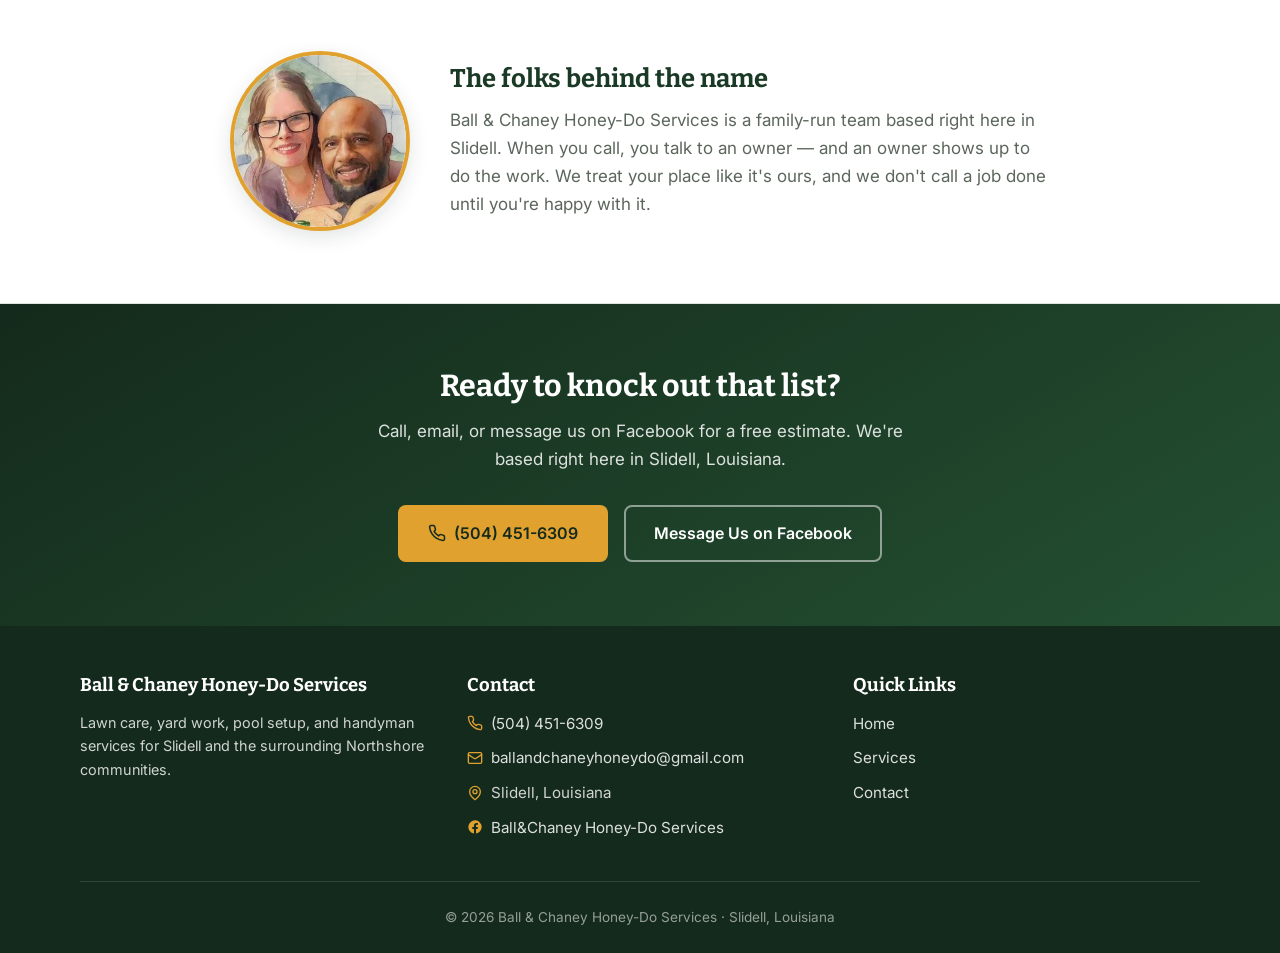
==== commit f3a5bc85: "Add pool setup photos to gallery and services Co-Authored-By: Claude Opus 4.8 (1M context) <noreply@" ====
--- a/index.html
+++ b/index.html
@@ -132,6 +132,10 @@
                     <figcaption>Finished cut</figcaption>
                 </figure>
                 <figure class="gallery-item">
+                    <img src="images/pool-setup-during.jpg" alt="Above-ground pool frame assembly in progress" loading="lazy" onerror="this.closest('figure').remove()">
+                    <figcaption>Pool assembly in progress</figcaption>
+                </figure>
+                <figure class="gallery-item">
                     <img src="images/pool-setup-complete.jpg" alt="Completed above-ground pool installation" loading="lazy" onerror="this.closest('figure').remove()">
                     <figcaption>Pool setup, ready to fill</figcaption>
                 </figure>
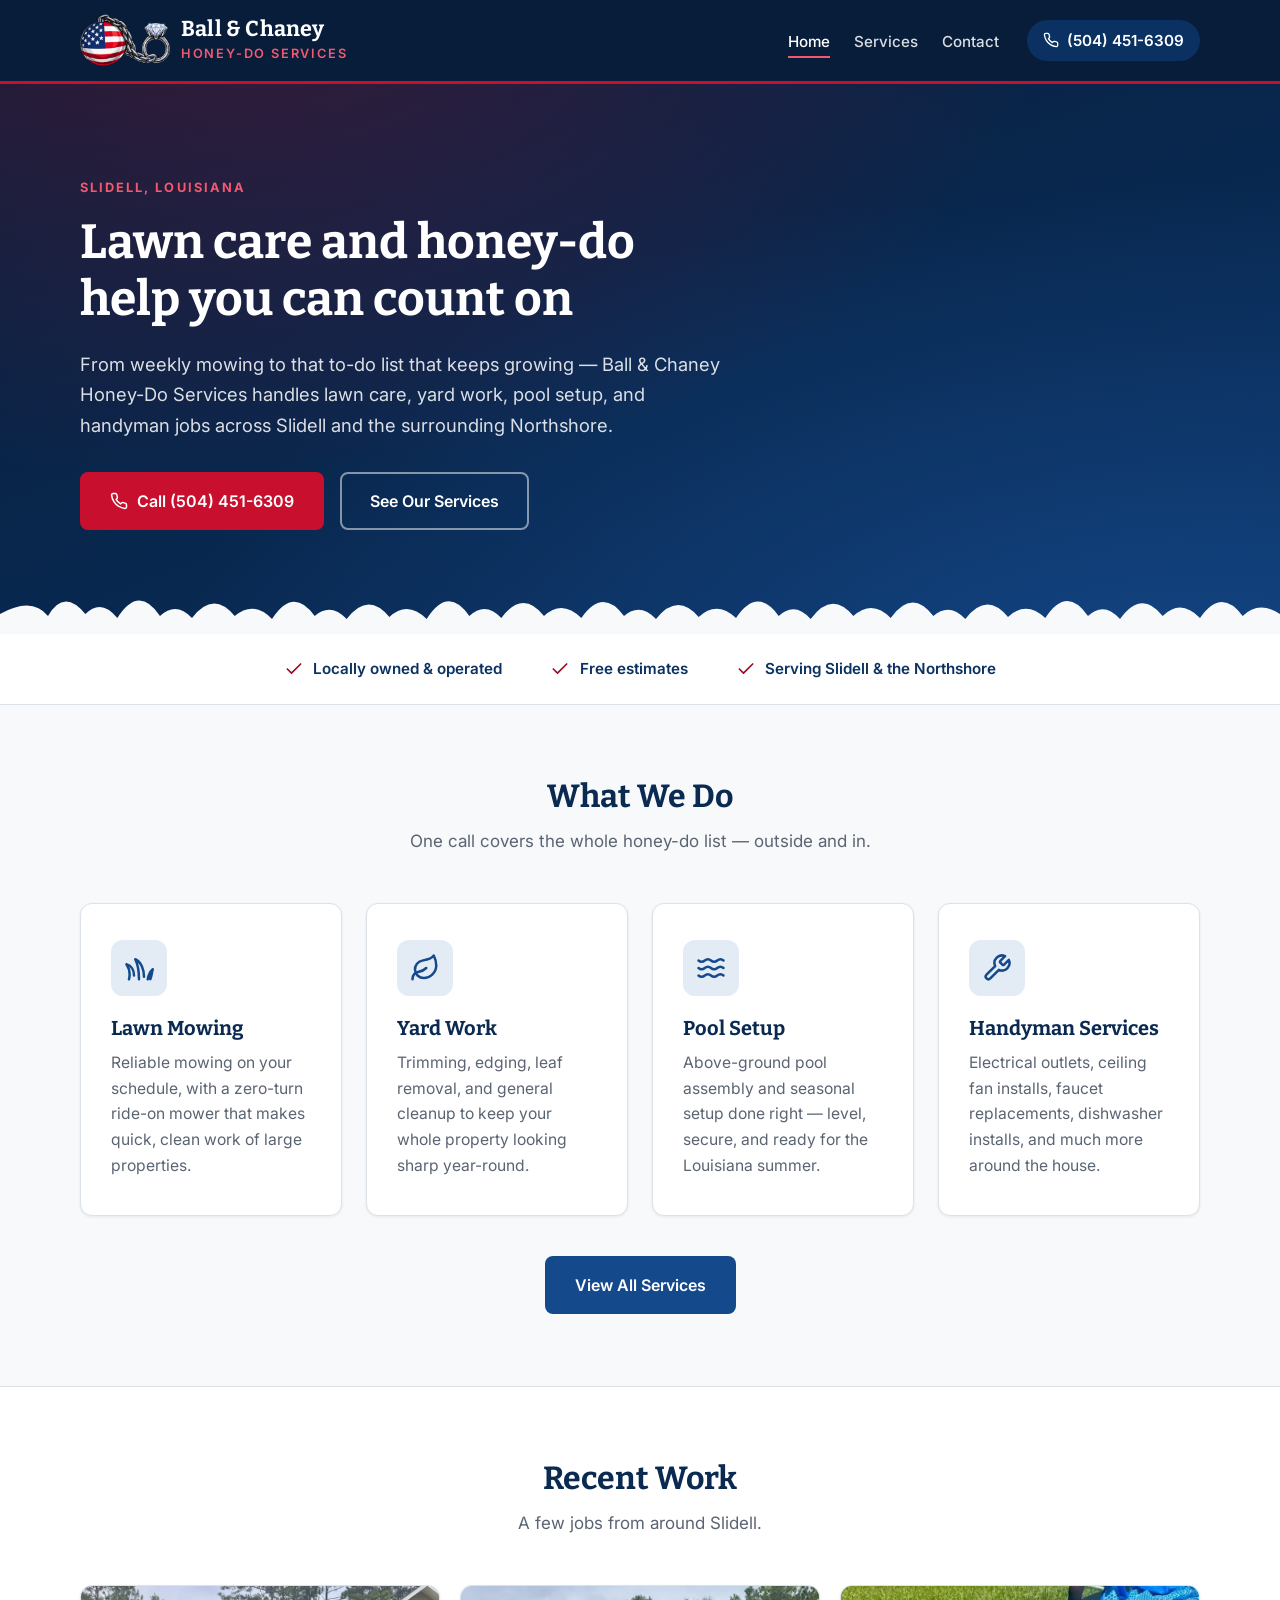
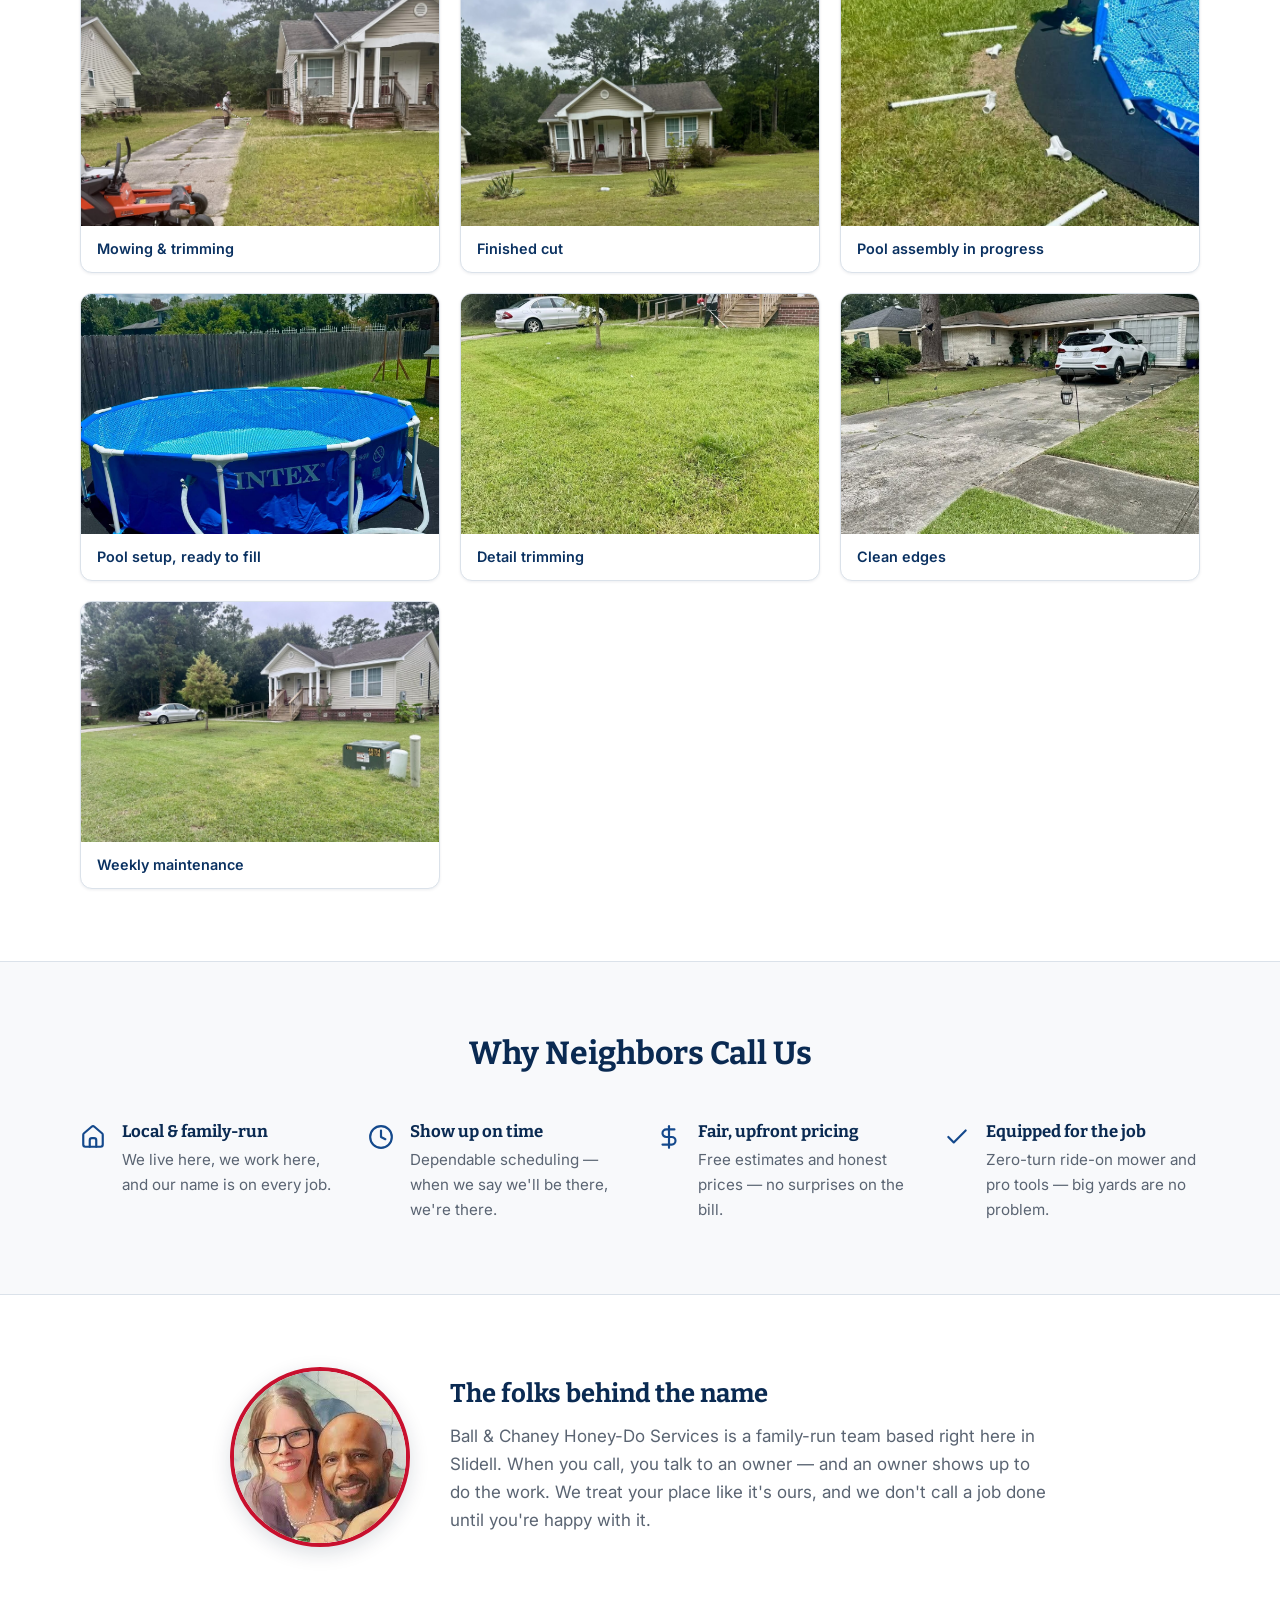
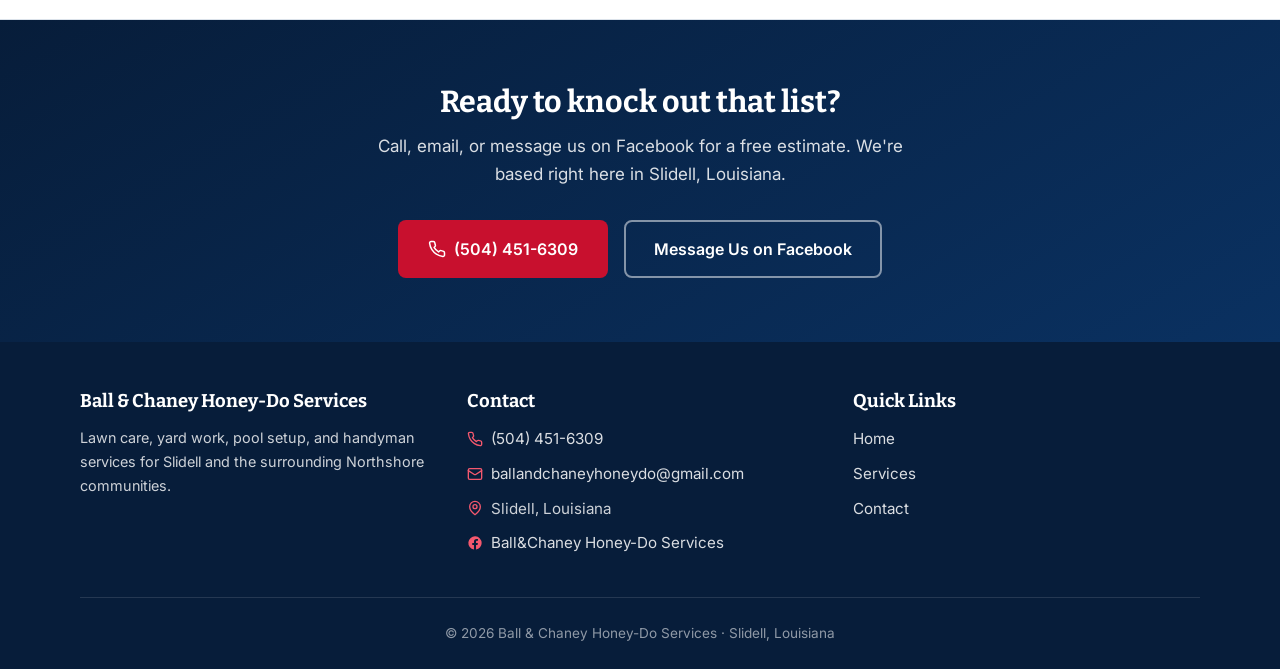
==== commit a8ddd619: "Retheme to red/white/blue with client's ball-and-chain logo - Palette: Old Glory navy/red replacing " ====
--- a/index.html
+++ b/index.html
@@ -5,7 +5,7 @@
     <meta name="viewport" content="width=device-width, initial-scale=1.0">
     <title>Ball &amp; Chaney Honey-Do Services | Lawn Care &amp; Handyman | Slidell, LA</title>
     <meta name="description" content="Ball & Chaney Honey-Do Services provides reliable lawn mowing, yard work, pool setup, and handyman services in Slidell, Louisiana. Call (504) 451-6309 for a free estimate.">
-    <link rel="icon" href="data:image/svg+xml,%3Csvg xmlns='http://www.w3.org/2000/svg' viewBox='0 0 64 64'%3E%3Ccircle cx='32' cy='32' r='30' fill='%231b3a26'/%3E%3Cpath d='M20 44 Q22 30 18 24 Q28 28 26 44 M32 44 Q34 26 30 18 Q40 24 38 44 M44 44 Q46 32 42 26 Q50 30 48 44' fill='%23e0a12f'/%3E%3C/svg%3E">
+    <link rel="icon" type="image/png" href="images/logo-icon.png">
     <link rel="stylesheet" href="styles.css">
     <link rel="preconnect" href="https://fonts.googleapis.com">
     <link rel="preconnect" href="https://fonts.gstatic.com" crossorigin>
@@ -15,10 +15,7 @@
     <header class="header">
         <div class="container">
             <a class="logo" href="index.html">
-                <svg class="logo-mark" viewBox="0 0 64 64" aria-hidden="true">
-                    <circle cx="32" cy="32" r="30" fill="#245031"/>
-                    <path d="M20 44 Q22 30 18 24 Q28 28 26 44 M32 44 Q34 26 30 18 Q40 24 38 44 M44 44 Q46 32 42 26 Q50 30 48 44" fill="#e0a12f"/>
-                </svg>
+                <img class="logo-mark" src="images/logo.png" alt="Ball &amp; Chaney logo — an American flag ball and chain with a diamond ring">
                 <div>
                     <h1>Ball &amp; Chaney</h1>
                     <p class="tagline">Honey-Do Services</p>
--- a/styles.css
+++ b/styles.css
@@ -3,23 +3,25 @@
    ============================================================ */
 
 :root {
-    --green-950: #142a1c;
-    --green-900: #1b3a26;
-    --green-800: #245031;
-    --green-700: #2e6b3e;
-    --green-600: #3a7d4a;
-    --green-100: #e7f0e7;
-    --green-50:  #f2f6f0;
-    --cream:     #faf8f2;
-    --amber:     #e0a12f;
-    --amber-dark:#c48a1d;
-    --ink:       #202822;
-    --muted:     #5b665c;
-    --line:      #dde5dc;
+    /* Old Glory red/white/blue */
+    --navy-950: #071d3a;
+    --navy-900: #0a2a52;
+    --navy-800: #0a3161;
+    --navy-700: #14498c;
+    --navy-600: #1e5cad;
+    --navy-100: #e3ebf5;
+    --navy-50:  #eef3f9;
+    --cream:     #f8f9fb;
+    --red:       #c8102e;
+    --red-dark:  #9e0c24;
+    --red-light: #f4586e;
+    --ink:       #1c2330;
+    --muted:     #5a6472;
+    --line:      #dbe2ea;
     --white:     #ffffff;
     --radius:    12px;
-    --shadow-sm: 0 1px 3px rgba(20, 42, 28, 0.08);
-    --shadow-md: 0 6px 20px rgba(20, 42, 28, 0.12);
+    --shadow-sm: 0 1px 3px rgba(7, 29, 58, 0.08);
+    --shadow-md: 0 6px 20px rgba(7, 29, 58, 0.14);
 }
 
 * {
@@ -44,7 +46,7 @@
 h1, h2, h3, h4 {
     font-family: 'Bitter', Georgia, serif;
     line-height: 1.2;
-    color: var(--green-900);
+    color: var(--navy-900);
 }
 
 img, svg {
@@ -59,12 +61,12 @@
 /* ---------- Header ---------- */
 
 .header {
-    background-color: var(--green-950);
+    background-color: var(--navy-950);
     color: var(--white);
     position: sticky;
     top: 0;
     z-index: 100;
-    border-bottom: 3px solid var(--amber);
+    border-bottom: 3px solid var(--red);
 }
 
 .header .container {
@@ -86,8 +88,8 @@
 
 .logo-mark {
     flex-shrink: 0;
-    width: 42px;
-    height: 42px;
+    width: auto;
+    height: 52px;
 }
 
 .logo h1 {
@@ -101,7 +103,7 @@
     font-size: 0.8rem;
     letter-spacing: 0.14em;
     text-transform: uppercase;
-    color: var(--amber);
+    color: var(--red-light);
     font-weight: 600;
 }
 
@@ -134,7 +136,7 @@
 
 .navbar a.active {
     color: var(--white);
-    border-bottom-color: var(--amber);
+    border-bottom-color: var(--red-light);
 }
 
 .header-phone {
@@ -145,14 +147,14 @@
     text-decoration: none;
     font-weight: 600;
     font-size: 0.95rem;
-    background-color: var(--green-800);
+    background-color: var(--navy-800);
     padding: 0.5rem 1rem;
     border-radius: 999px;
     transition: background-color 0.2s;
 }
 
 .header-phone:hover {
-    background-color: var(--green-700);
+    background-color: var(--navy-700);
 }
 
 .header-phone svg {
@@ -163,11 +165,11 @@
 /* ---------- Hero ---------- */
 
 .hero {
-    background-color: var(--green-900);
+    background-color: var(--navy-900);
     background-image:
-        radial-gradient(ellipse at 20% -20%, rgba(224, 161, 47, 0.18), transparent 55%),
-        radial-gradient(ellipse at 90% 110%, rgba(58, 125, 74, 0.55), transparent 60%),
-        linear-gradient(160deg, var(--green-950), var(--green-800));
+        radial-gradient(ellipse at 20% -20%, rgba(200, 16, 46, 0.25), transparent 55%),
+        radial-gradient(ellipse at 90% 110%, rgba(30, 92, 173, 0.45), transparent 60%),
+        linear-gradient(160deg, var(--navy-950), var(--navy-800));
     color: var(--white);
     padding: 5.5rem 0 6.5rem;
     position: relative;
@@ -182,7 +184,7 @@
     right: 0;
     bottom: -2px;
     height: 60px;
-    background-image: url("data:image/svg+xml,%3Csvg xmlns='http://www.w3.org/2000/svg' viewBox='0 0 1200 60' preserveAspectRatio='none'%3E%3Cpath d='M0 60 L0 38 Q30 20 45 40 Q60 12 80 38 Q95 22 110 42 Q130 8 150 40 Q165 25 180 42 Q200 14 220 40 Q238 24 255 43 Q275 10 295 40 Q310 26 325 43 Q345 15 365 41 Q382 24 400 43 Q420 9 440 40 Q455 25 470 42 Q490 13 510 40 Q527 23 545 42 Q565 11 585 40 Q600 26 615 43 Q635 16 655 41 Q672 24 690 42 Q710 10 730 40 Q745 25 760 43 Q780 14 800 40 Q818 23 835 42 Q855 12 875 40 Q890 26 905 43 Q925 15 945 41 Q962 24 980 42 Q1000 9 1020 40 Q1035 25 1050 43 Q1070 13 1090 40 Q1107 22 1125 42 Q1145 11 1165 40 Q1180 24 1200 38 L1200 60 Z' fill='%23faf8f2'/%3E%3C/svg%3E");
+    background-image: url("data:image/svg+xml,%3Csvg xmlns='http://www.w3.org/2000/svg' viewBox='0 0 1200 60' preserveAspectRatio='none'%3E%3Cpath d='M0 60 L0 38 Q30 20 45 40 Q60 12 80 38 Q95 22 110 42 Q130 8 150 40 Q165 25 180 42 Q200 14 220 40 Q238 24 255 43 Q275 10 295 40 Q310 26 325 43 Q345 15 365 41 Q382 24 400 43 Q420 9 440 40 Q455 25 470 42 Q490 13 510 40 Q527 23 545 42 Q565 11 585 40 Q600 26 615 43 Q635 16 655 41 Q672 24 690 42 Q710 10 730 40 Q745 25 760 43 Q780 14 800 40 Q818 23 835 42 Q855 12 875 40 Q890 26 905 43 Q925 15 945 41 Q962 24 980 42 Q1000 9 1020 40 Q1035 25 1050 43 Q1070 13 1090 40 Q1107 22 1125 42 Q1145 11 1165 40 Q1180 24 1200 38 L1200 60 Z' fill='%23f8f9fb'/%3E%3C/svg%3E");
     background-size: 100% 100%;
 }
 
@@ -196,7 +198,7 @@
     font-weight: 700;
     letter-spacing: 0.16em;
     text-transform: uppercase;
-    color: var(--amber);
+    color: var(--red-light);
     margin-bottom: 1rem;
 }
 
@@ -246,21 +248,21 @@
 }
 
 .btn-primary {
-    background-color: var(--amber);
-    color: var(--green-950);
+    background-color: var(--red);
+    color: var(--white);
 }
 
 .btn-primary:hover {
-    background-color: var(--amber-dark);
+    background-color: var(--red-dark);
 }
 
 .btn-secondary {
-    background-color: var(--green-700);
+    background-color: var(--navy-700);
     color: var(--white);
 }
 
 .btn-secondary:hover {
-    background-color: var(--green-600);
+    background-color: var(--navy-600);
 }
 
 .btn-outline {
@@ -295,13 +297,13 @@
     gap: 0.6rem;
     font-weight: 600;
     font-size: 0.95rem;
-    color: var(--green-800);
+    color: var(--navy-800);
 }
 
 .trust-item svg {
     width: 20px;
     height: 20px;
-    color: var(--amber-dark);
+    color: var(--red-dark);
     flex-shrink: 0;
 }
 
@@ -336,8 +338,8 @@
 
 .service-grid {
     display: grid;
-    grid-template-columns: repeat(auto-fit, minmax(280px, 1fr));
-    gap: 1.75rem;
+    grid-template-columns: repeat(auto-fit, minmax(240px, 1fr));
+    gap: 1.5rem;
     margin-bottom: 2.5rem;
 }
 
@@ -359,8 +361,8 @@
     width: 56px;
     height: 56px;
     border-radius: 12px;
-    background-color: var(--green-100);
-    color: var(--green-700);
+    background-color: var(--navy-100);
+    color: var(--navy-700);
     display: flex;
     align-items: center;
     justify-content: center;
@@ -419,7 +421,7 @@
     padding: 0.7rem 1rem;
     font-size: 0.9rem;
     font-weight: 600;
-    color: var(--green-800);
+    color: var(--navy-800);
 }
 
 /* ---------- Why choose us ---------- */
@@ -439,7 +441,7 @@
 .why-item svg {
     width: 26px;
     height: 26px;
-    color: var(--green-700);
+    color: var(--navy-700);
     flex-shrink: 0;
     margin-top: 0.2rem;
 }
@@ -469,7 +471,7 @@
     height: 180px;
     object-fit: cover;
     border-radius: 50%;
-    border: 4px solid var(--amber);
+    border: 4px solid var(--red);
     box-shadow: var(--shadow-md);
     flex-shrink: 0;
 }
@@ -494,8 +496,8 @@
 /* ---------- CTA section ---------- */
 
 .cta-section {
-    background-color: var(--green-900);
-    background-image: linear-gradient(150deg, var(--green-950), var(--green-800));
+    background-color: var(--navy-900);
+    background-image: linear-gradient(150deg, var(--navy-950), var(--navy-800));
     color: var(--white);
     padding: 4rem 0;
     text-align: center;
@@ -525,7 +527,7 @@
 /* ---------- Footer ---------- */
 
 .footer {
-    background-color: var(--green-950);
+    background-color: var(--navy-950);
     color: rgba(255, 255, 255, 0.8);
     padding: 3rem 0 1.5rem;
 }
@@ -536,7 +538,7 @@
 }
 
 .footer a:hover {
-    color: var(--amber);
+    color: var(--red-light);
 }
 
 .footer-content {
@@ -571,7 +573,7 @@
 .footer-list svg {
     width: 16px;
     height: 16px;
-    color: var(--amber);
+    color: var(--red-light);
     flex-shrink: 0;
 }
 
@@ -586,8 +588,8 @@
 /* ---------- Inner-page header ---------- */
 
 .page-header {
-    background-color: var(--green-900);
-    background-image: linear-gradient(150deg, var(--green-950), var(--green-800));
+    background-color: var(--navy-900);
+    background-image: linear-gradient(150deg, var(--navy-950), var(--navy-800));
     color: var(--white);
     text-align: center;
     padding: 3.5rem 0;
@@ -622,7 +624,7 @@
 }
 
 .service-panel {
-    background: linear-gradient(150deg, var(--green-800), var(--green-600));
+    background: linear-gradient(150deg, var(--navy-800), var(--navy-600));
     border-radius: var(--radius);
     display: flex;
     align-items: center;
@@ -677,7 +679,7 @@
     top: 0.42em;
     width: 16px;
     height: 16px;
-    background-image: url("data:image/svg+xml,%3Csvg xmlns='http://www.w3.org/2000/svg' viewBox='0 0 24 24' fill='none' stroke='%23c48a1d' stroke-width='3' stroke-linecap='round' stroke-linejoin='round'%3E%3Cpath d='M20 6 9 17l-5-5'/%3E%3C/svg%3E");
+    background-image: url("data:image/svg+xml,%3Csvg xmlns='http://www.w3.org/2000/svg' viewBox='0 0 24 24' fill='none' stroke='%23c8102e' stroke-width='3' stroke-linecap='round' stroke-linejoin='round'%3E%3Cpath d='M20 6 9 17l-5-5'/%3E%3C/svg%3E");
     background-size: contain;
     background-repeat: no-repeat;
 }
@@ -724,14 +726,14 @@
 
 .contact-card .contact-link {
     font-weight: 600;
-    color: var(--green-700);
+    color: var(--navy-700);
     text-decoration: none;
     font-size: 1.05rem;
     word-break: break-word;
 }
 
 .contact-card .contact-link:hover {
-    color: var(--green-900);
+    color: var(--navy-900);
     text-decoration: underline;
 }
 
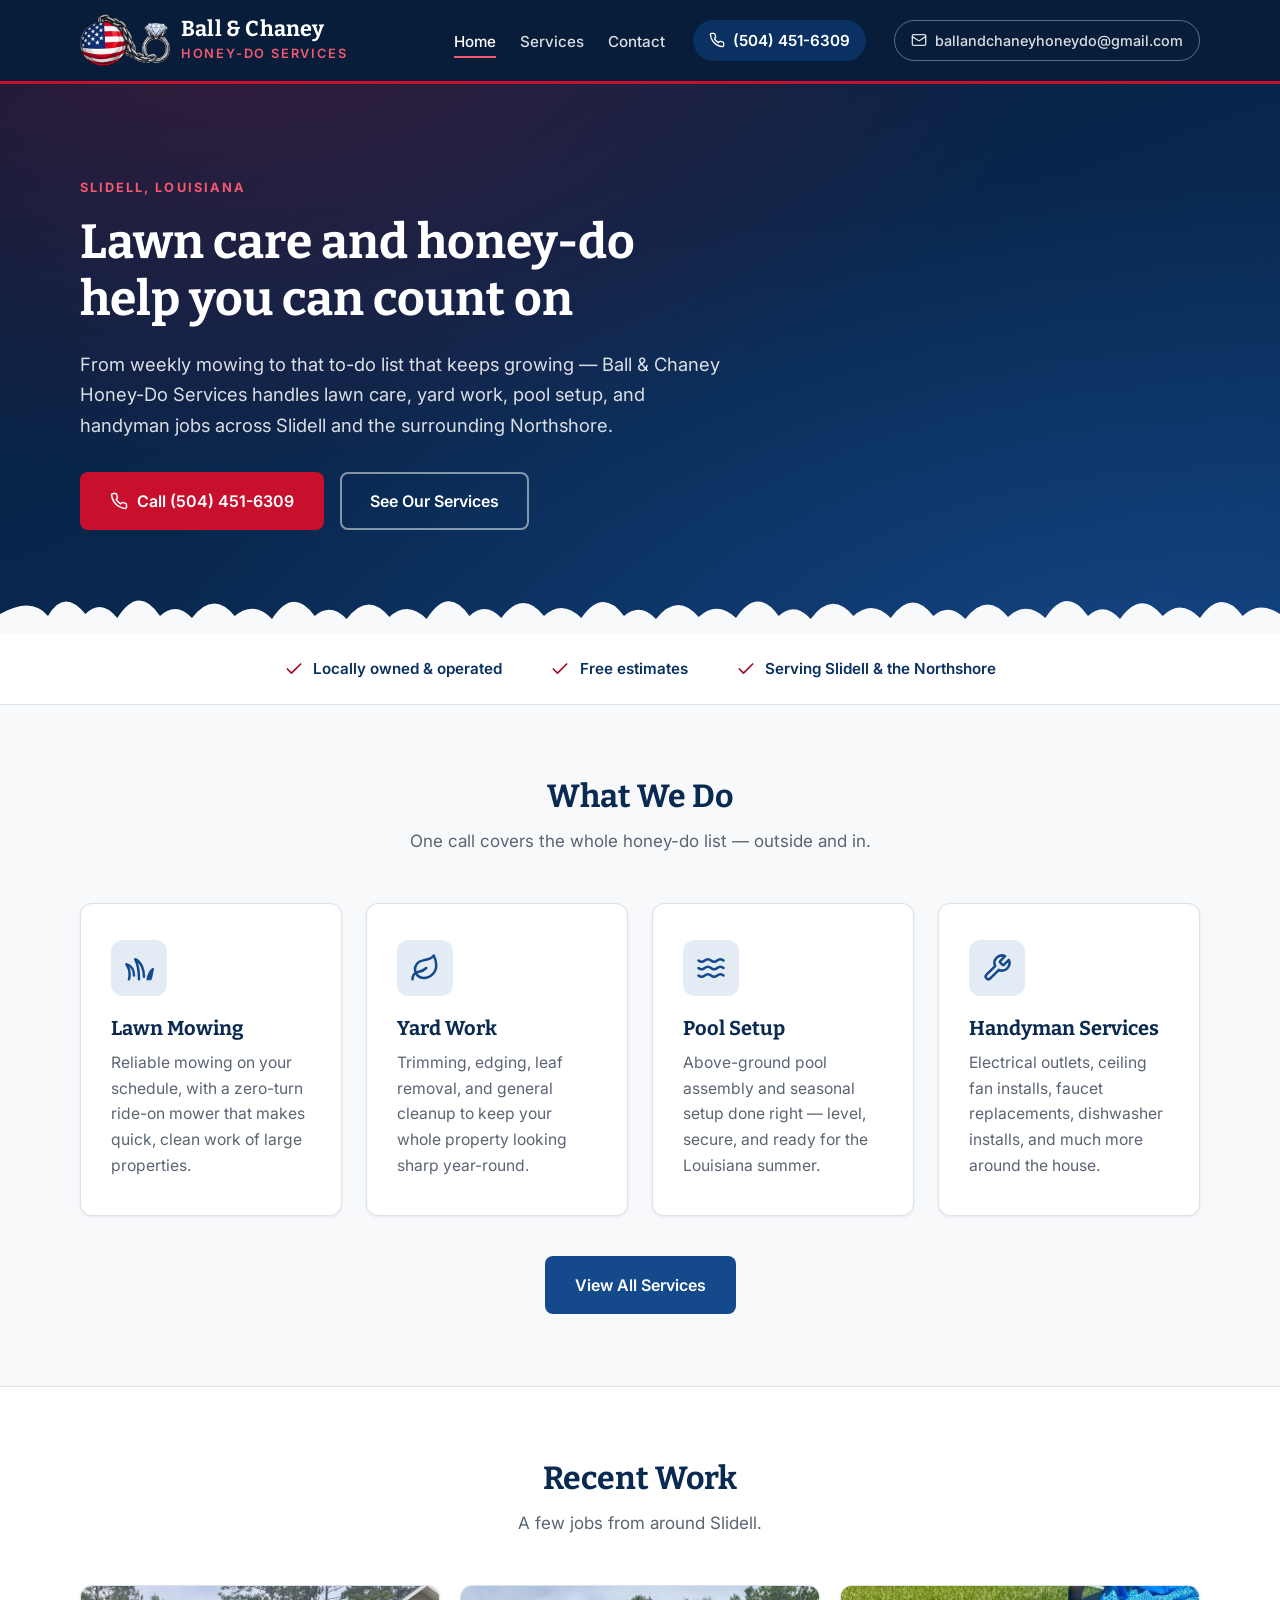
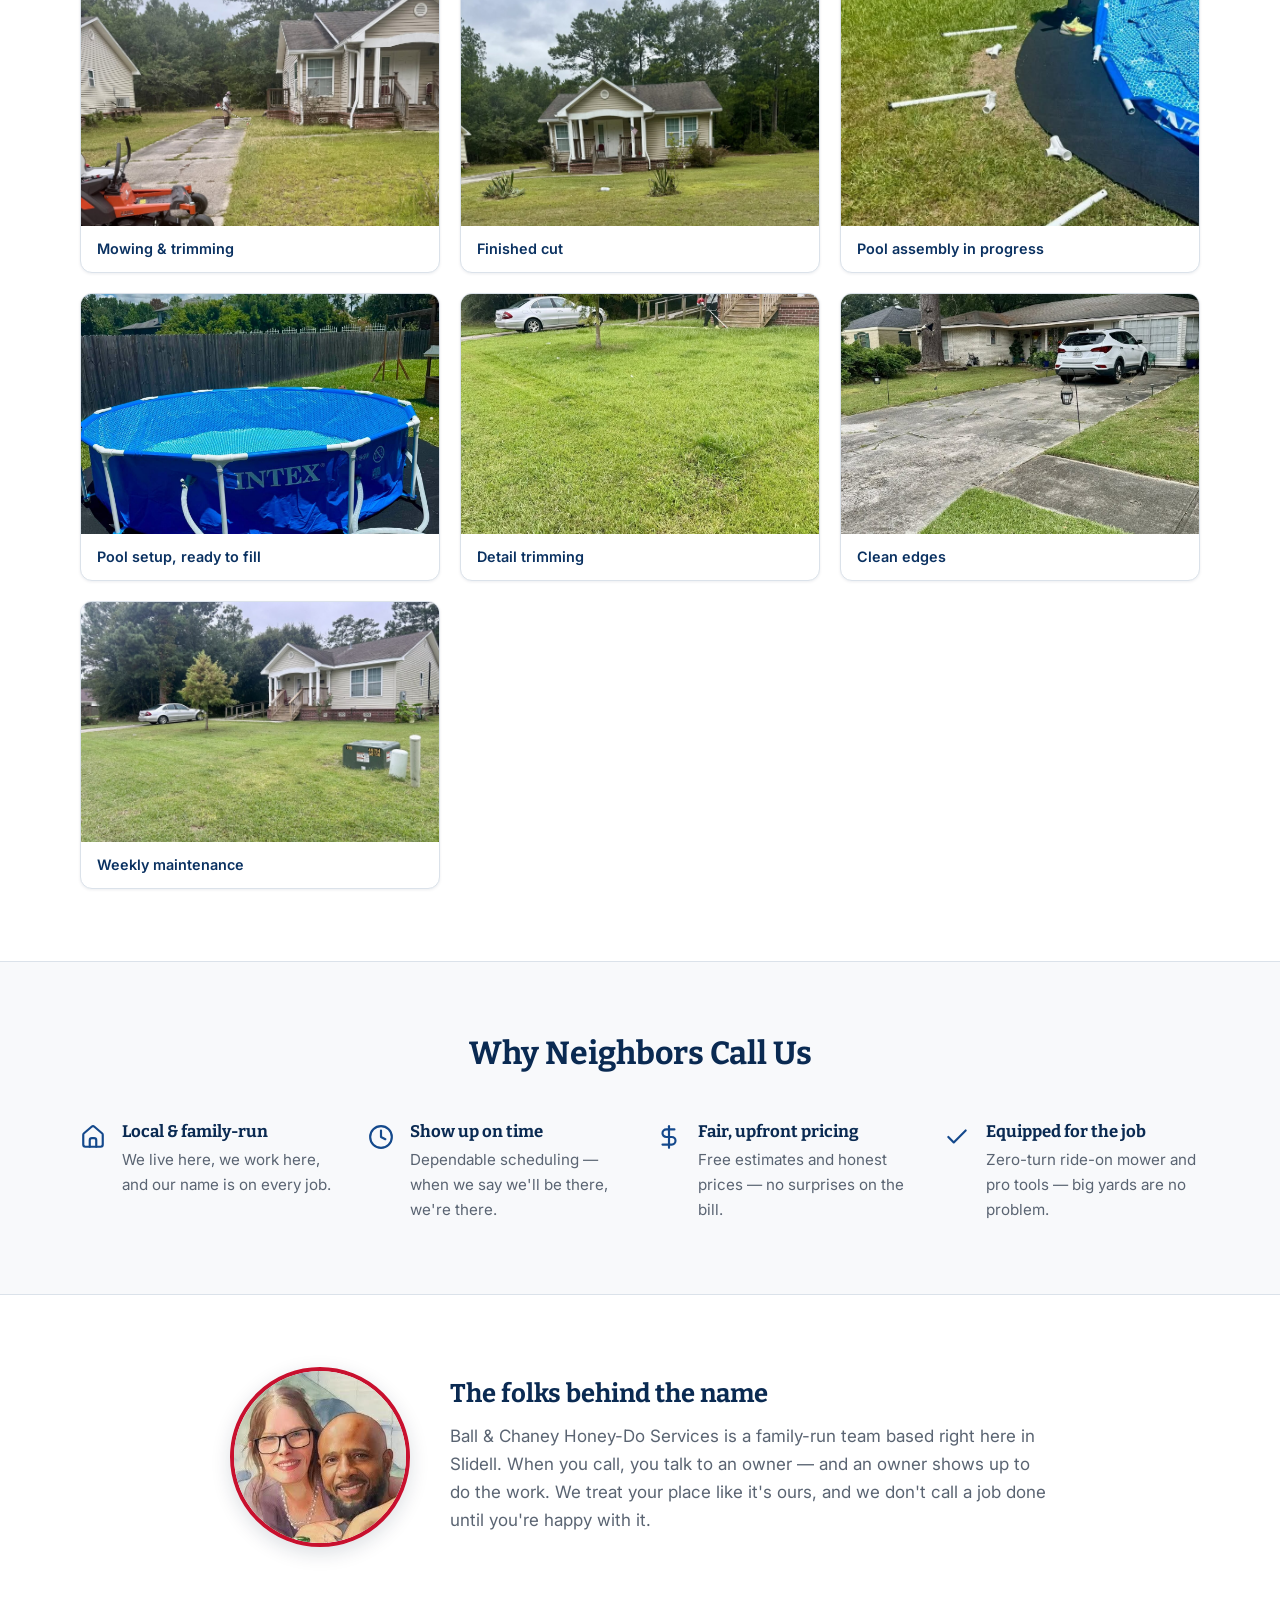
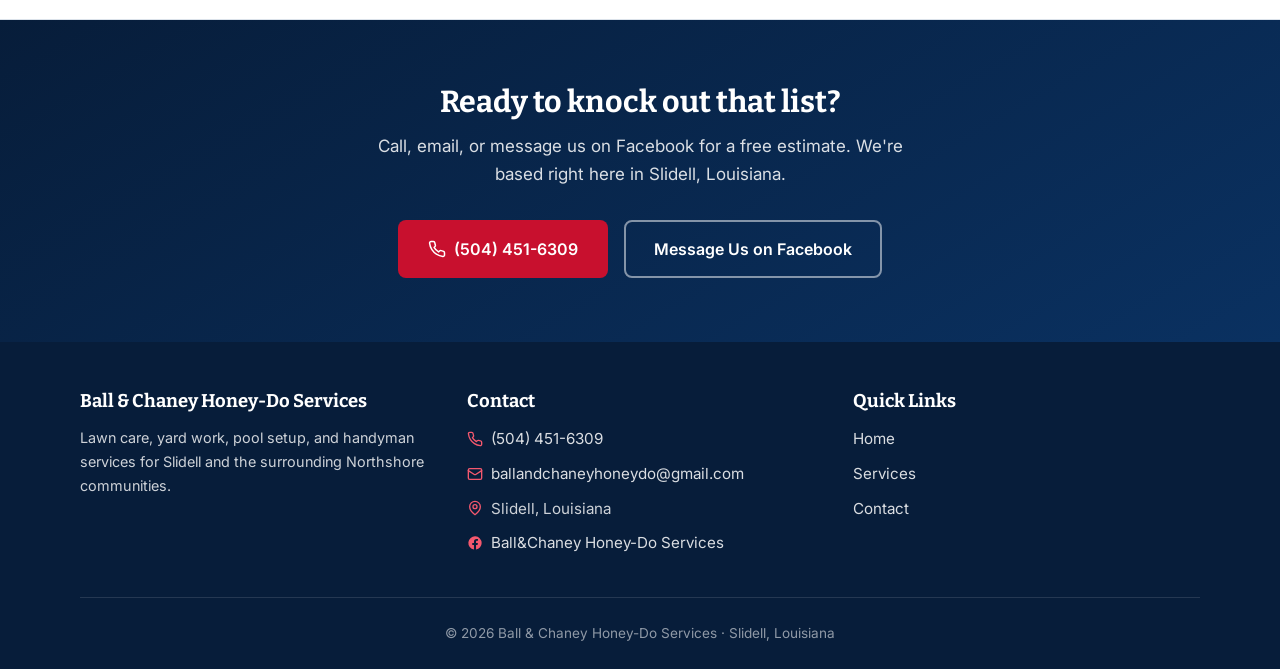
==== commit 01b165fb: "Add email link to site header Co-Authored-By: Claude Opus 4.8 (1M context) <noreply@anthropic.com> C" ====
--- a/index.html
+++ b/index.html
@@ -6,6 +6,12 @@
     <title>Ball &amp; Chaney Honey-Do Services | Lawn Care &amp; Handyman | Slidell, LA</title>
     <meta name="description" content="Ball & Chaney Honey-Do Services provides reliable lawn mowing, yard work, pool setup, and handyman services in Slidell, Louisiana. Call (504) 451-6309 for a free estimate.">
     <link rel="icon" type="image/png" href="images/logo-icon.png">
+    <link rel="canonical" href="https://ballandchaneyhoneydo.com/">
+    <meta property="og:type" content="website">
+    <meta property="og:url" content="https://ballandchaneyhoneydo.com/">
+    <meta property="og:title" content="Ball & Chaney Honey-Do Services | Lawn Care & Handyman | Slidell, LA">
+    <meta property="og:description" content="Reliable lawn mowing, yard work, pool setup, and handyman services in Slidell, Louisiana. Call (504) 451-6309 for a free estimate.">
+    <meta property="og:image" content="https://ballandchaneyhoneydo.com/images/logo.png">
     <link rel="stylesheet" href="styles.css">
     <link rel="preconnect" href="https://fonts.googleapis.com">
     <link rel="preconnect" href="https://fonts.gstatic.com" crossorigin>
@@ -33,6 +39,10 @@
                     <svg viewBox="0 0 24 24" fill="none" stroke="currentColor" stroke-width="2" stroke-linecap="round" stroke-linejoin="round" aria-hidden="true"><path d="M22 16.92v3a2 2 0 0 1-2.18 2 19.79 19.79 0 0 1-8.63-3.07 19.5 19.5 0 0 1-6-6 19.79 19.79 0 0 1-3.07-8.67A2 2 0 0 1 4.11 2h3a2 2 0 0 1 2 1.72c.13.96.36 1.9.7 2.81a2 2 0 0 1-.45 2.11L8.09 9.91a16 16 0 0 0 6 6l1.27-1.27a2 2 0 0 1 2.11-.45c.91.34 1.85.57 2.81.7A2 2 0 0 1 22 16.92z"/></svg>
                     (504) 451-6309
                 </a>
+                <a class="header-email" href="mailto:ballandchaneyhoneydo@gmail.com">
+                    <svg viewBox="0 0 24 24" fill="none" stroke="currentColor" stroke-width="2" stroke-linecap="round" stroke-linejoin="round" aria-hidden="true"><rect width="20" height="16" x="2" y="4" rx="2"/><path d="m22 7-8.97 5.7a1.94 1.94 0 0 1-2.06 0L2 7"/></svg>
+                    ballandchaneyhoneydo@gmail.com
+                </a>
             </div>
         </div>
     </header>
--- a/styles.css
+++ b/styles.css
@@ -162,6 +162,45 @@
     height: 16px;
 }
 
+.header-email {
+    display: inline-flex;
+    align-items: center;
+    gap: 0.5rem;
+    color: rgba(255, 255, 255, 0.85);
+    text-decoration: none;
+    font-weight: 500;
+    font-size: 0.9rem;
+    padding: 0.5rem 1rem;
+    border: 1px solid rgba(255, 255, 255, 0.35);
+    border-radius: 999px;
+    transition: color 0.2s, border-color 0.2s;
+}
+
+.header-email:hover {
+    color: var(--white);
+    border-color: rgba(255, 255, 255, 0.7);
+}
+
+.header-email svg {
+    width: 16px;
+    height: 16px;
+    flex-shrink: 0;
+}
+
+@media (max-width: 1100px) {
+    /* keep the header to one tidy row on mid-size screens */
+    .header-email {
+        display: none;
+    }
+}
+
+@media (max-width: 720px) {
+    /* stacked mobile header has room again */
+    .header-email {
+        display: inline-flex;
+    }
+}
+
 /* ---------- Hero ---------- */
 
 .hero {
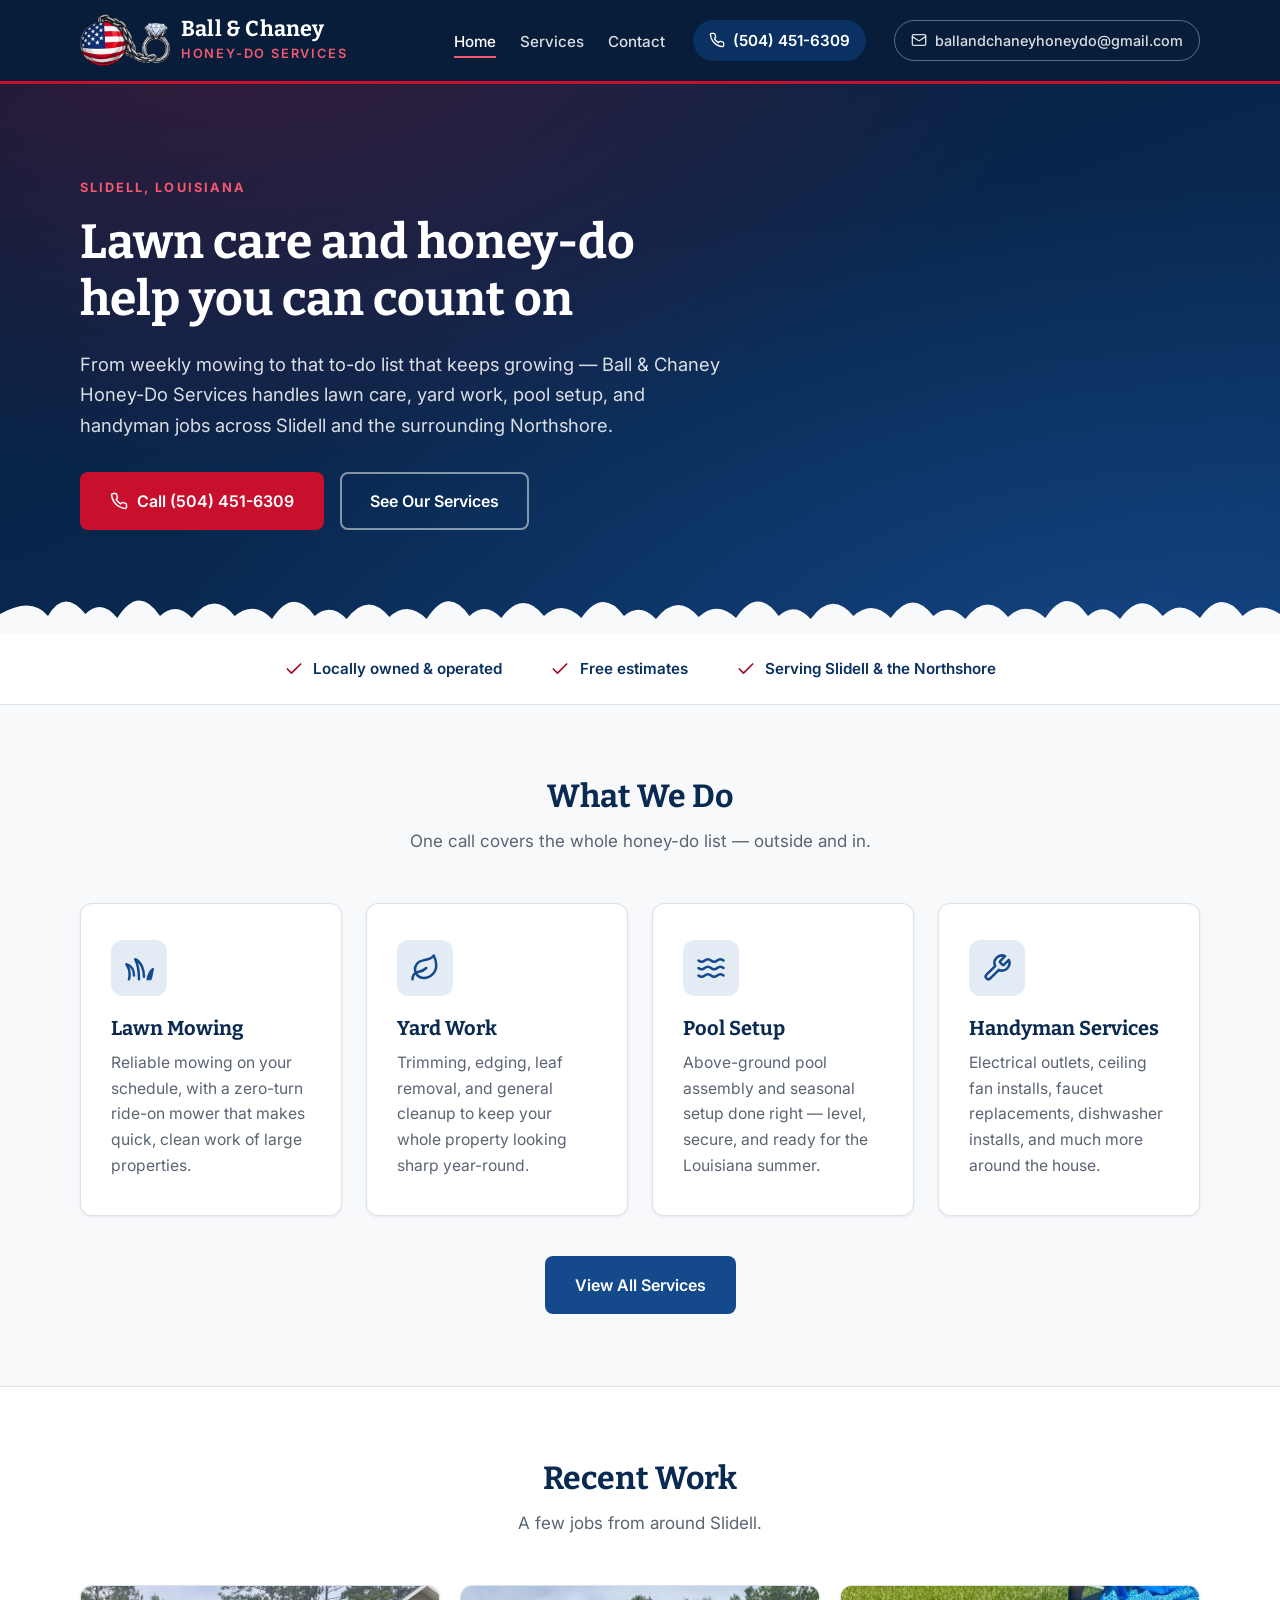
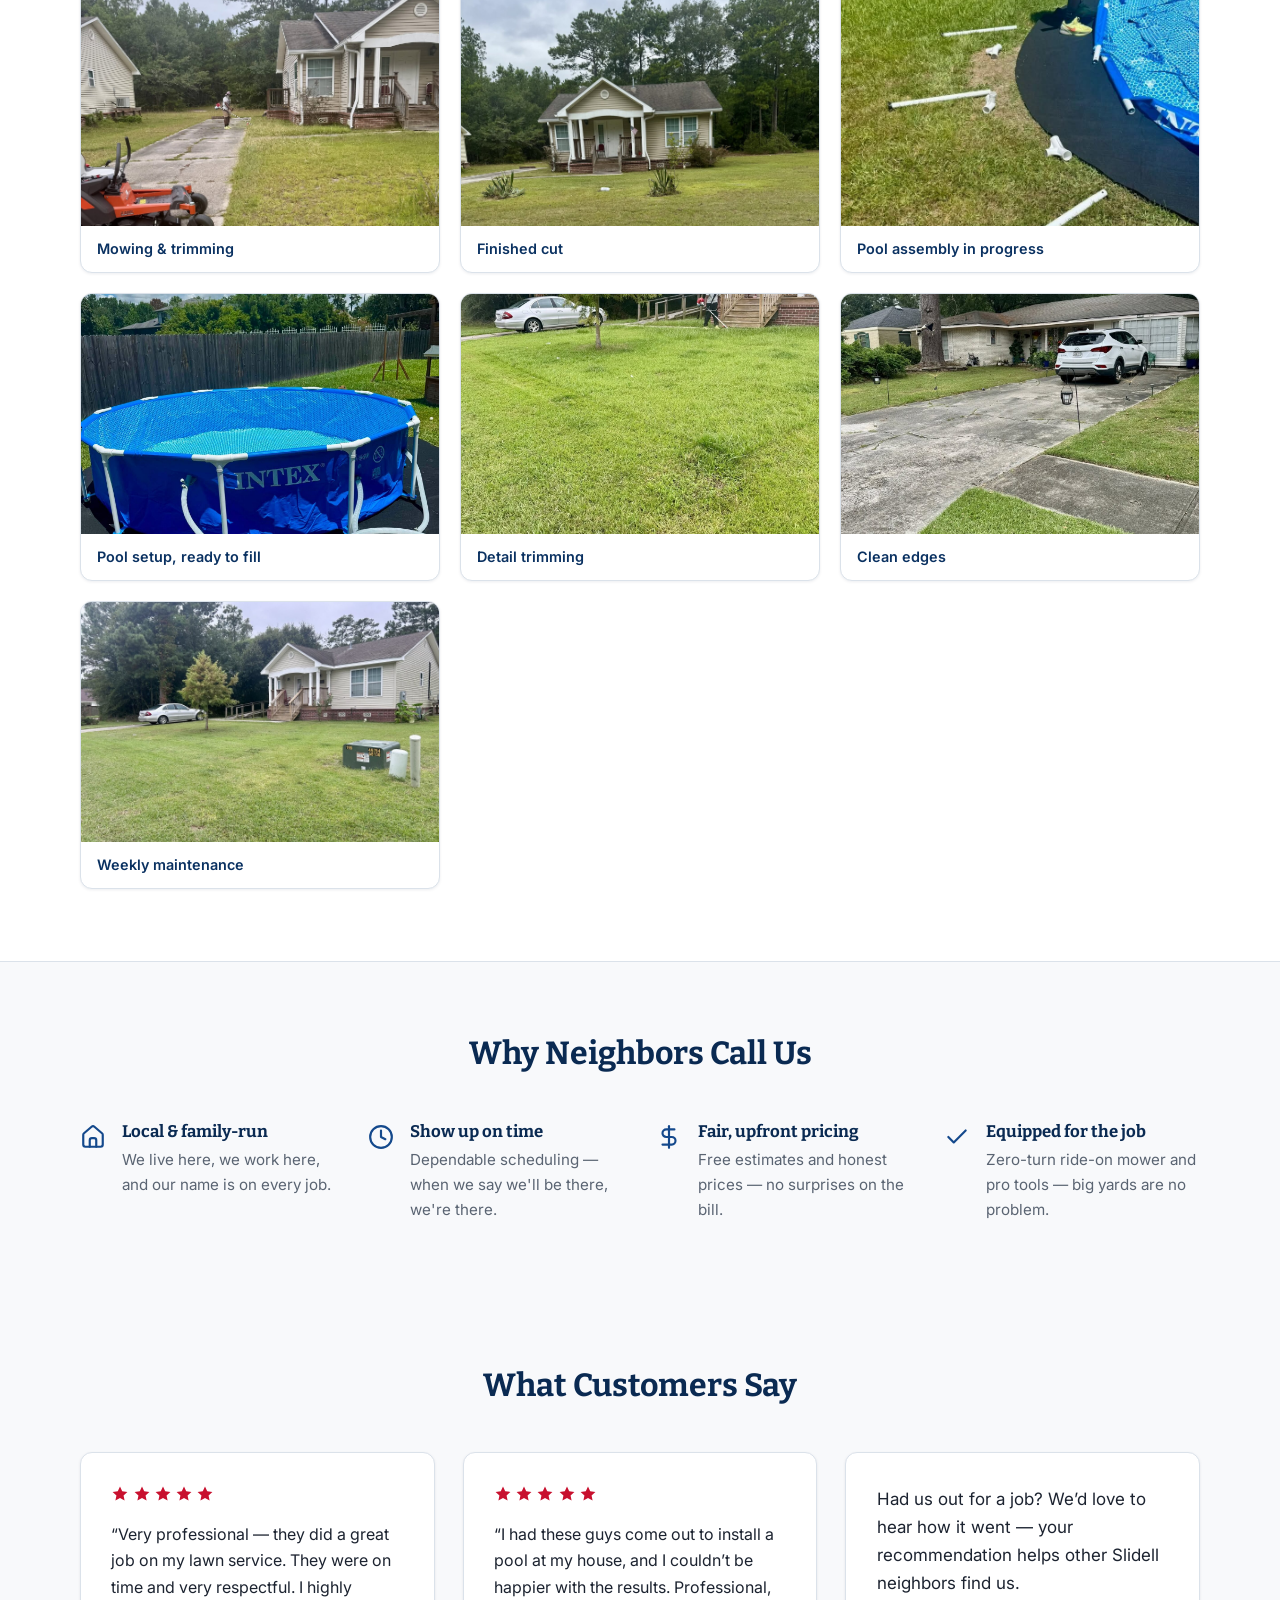
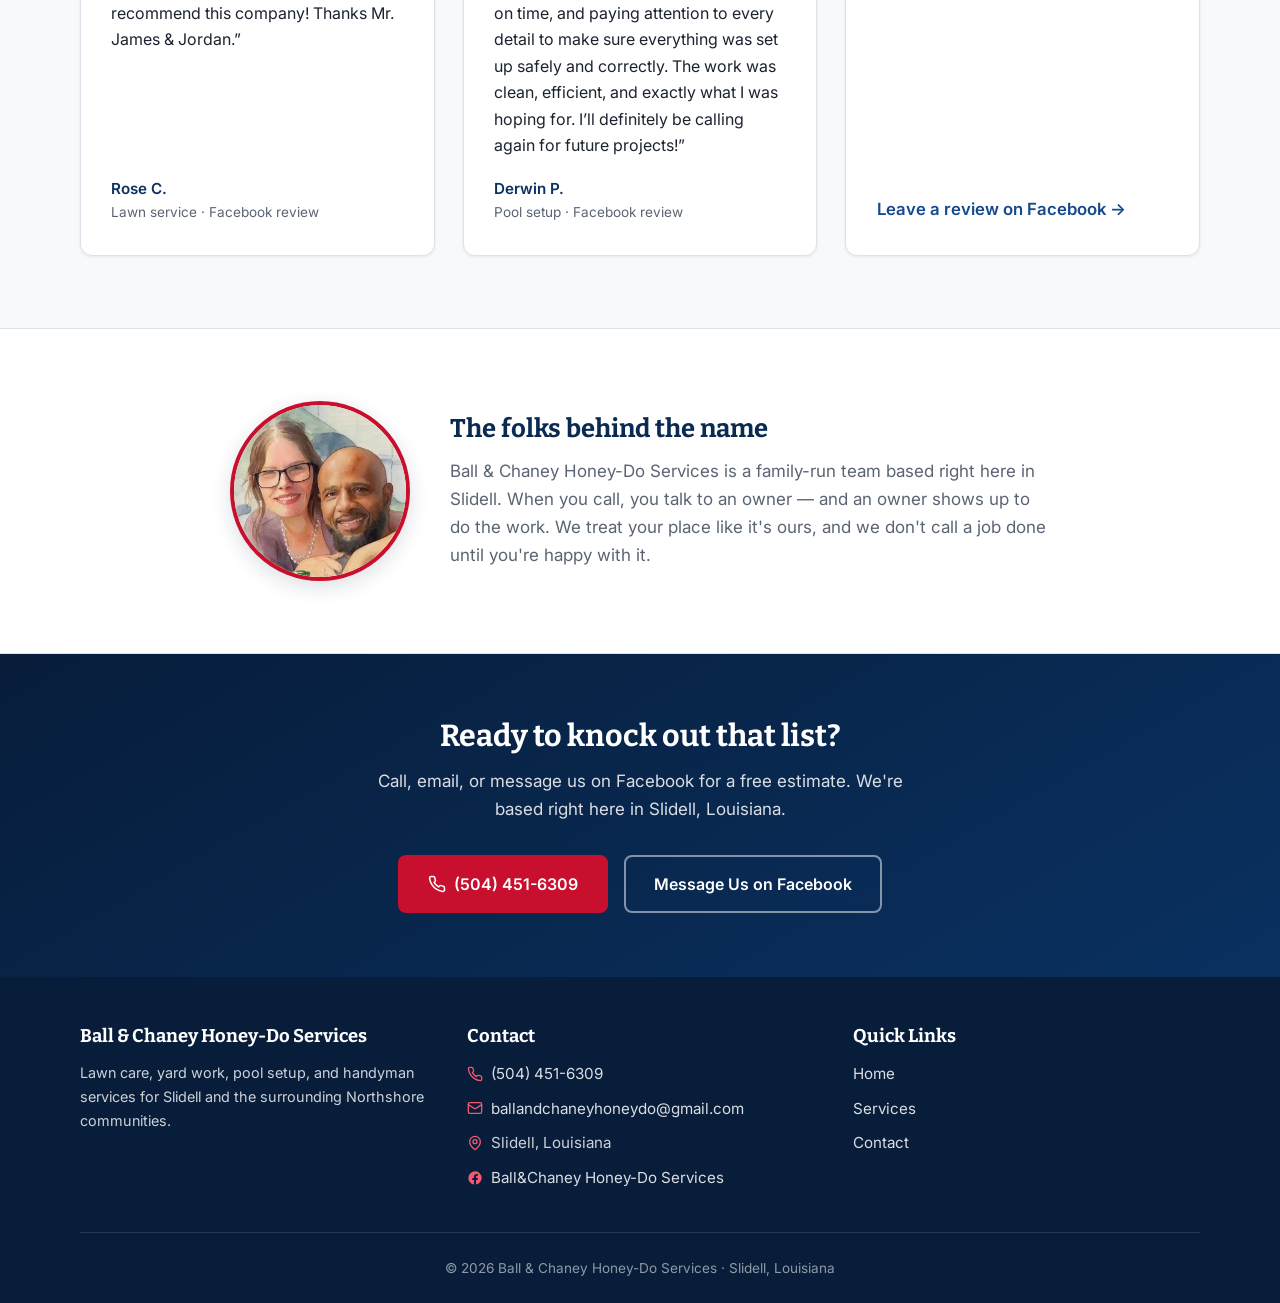
==== commit bd148322: "Add customer testimonials from Facebook reviews - Rose C. (lawn service) and Derwin P. (pool setup) " ====
--- a/index.html
+++ b/index.html
@@ -12,7 +12,7 @@
     <meta property="og:title" content="Ball & Chaney Honey-Do Services | Lawn Care & Handyman | Slidell, LA">
     <meta property="og:description" content="Reliable lawn mowing, yard work, pool setup, and handyman services in Slidell, Louisiana. Call (504) 451-6309 for a free estimate.">
     <meta property="og:image" content="https://ballandchaneyhoneydo.com/images/logo.png">
-    <link rel="stylesheet" href="styles.css">
+    <link rel="stylesheet" href="styles.css?v=3">
     <link rel="preconnect" href="https://fonts.googleapis.com">
     <link rel="preconnect" href="https://fonts.gstatic.com" crossorigin>
     <link href="https://fonts.googleapis.com/css2?family=Bitter:wght@600;700&family=Inter:wght@400;500;600;700&display=swap" rel="stylesheet">
@@ -40,7 +40,7 @@
                     (504) 451-6309
                 </a>
                 <a class="header-email" href="mailto:ballandchaneyhoneydo@gmail.com">
-                    <svg viewBox="0 0 24 24" fill="none" stroke="currentColor" stroke-width="2" stroke-linecap="round" stroke-linejoin="round" aria-hidden="true"><rect width="20" height="16" x="2" y="4" rx="2"/><path d="m22 7-8.97 5.7a1.94 1.94 0 0 1-2.06 0L2 7"/></svg>
+                    <svg width="16" height="16" viewBox="0 0 24 24" fill="none" stroke="currentColor" stroke-width="2" stroke-linecap="round" stroke-linejoin="round" aria-hidden="true"><rect width="20" height="16" x="2" y="4" rx="2"/><path d="m22 7-8.97 5.7a1.94 1.94 0 0 1-2.06 0L2 7"/></svg>
                     ballandchaneyhoneydo@gmail.com
                 </a>
             </div>
@@ -195,6 +195,36 @@
                         <h3>Equipped for the job</h3>
                         <p>Zero-turn ride-on mower and pro tools — big yards are no problem.</p>
                     </div>
+                </div>
+            </div>
+        </div>
+    </section>
+
+    <section class="section">
+        <div class="container">
+            <div class="section-head">
+                <h2>What Customers Say</h2>
+            </div>
+            <div class="testimonial-grid">
+                <div class="testimonial-card">
+                    
+                    <div class="testimonial-stars" aria-label="5 out of 5 stars">
+                        <svg viewBox="0 0 24 24" fill="currentColor" aria-hidden="true"><path d="M12 2l2.94 6.34 6.94.83-5.13 4.74 1.37 6.86L12 17.27l-6.12 3.5 1.37-6.86L2.12 9.17l6.94-.83z"/></svg><svg viewBox="0 0 24 24" fill="currentColor" aria-hidden="true"><path d="M12 2l2.94 6.34 6.94.83-5.13 4.74 1.37 6.86L12 17.27l-6.12 3.5 1.37-6.86L2.12 9.17l6.94-.83z"/></svg><svg viewBox="0 0 24 24" fill="currentColor" aria-hidden="true"><path d="M12 2l2.94 6.34 6.94.83-5.13 4.74 1.37 6.86L12 17.27l-6.12 3.5 1.37-6.86L2.12 9.17l6.94-.83z"/></svg><svg viewBox="0 0 24 24" fill="currentColor" aria-hidden="true"><path d="M12 2l2.94 6.34 6.94.83-5.13 4.74 1.37 6.86L12 17.27l-6.12 3.5 1.37-6.86L2.12 9.17l6.94-.83z"/></svg><svg viewBox="0 0 24 24" fill="currentColor" aria-hidden="true"><path d="M12 2l2.94 6.34 6.94.83-5.13 4.74 1.37 6.86L12 17.27l-6.12 3.5 1.37-6.86L2.12 9.17l6.94-.83z"/></svg>
+                    </div>
+                    <blockquote>Very professional — they did a great job on my lawn service. They were on time and very respectful. I highly recommend this company! Thanks Mr. James &amp; Jordan.</blockquote>
+                    <cite>Rose C.<span>Lawn service &middot; Facebook review</span></cite>
+                </div>
+                <div class="testimonial-card">
+                    
+                    <div class="testimonial-stars" aria-label="5 out of 5 stars">
+                        <svg viewBox="0 0 24 24" fill="currentColor" aria-hidden="true"><path d="M12 2l2.94 6.34 6.94.83-5.13 4.74 1.37 6.86L12 17.27l-6.12 3.5 1.37-6.86L2.12 9.17l6.94-.83z"/></svg><svg viewBox="0 0 24 24" fill="currentColor" aria-hidden="true"><path d="M12 2l2.94 6.34 6.94.83-5.13 4.74 1.37 6.86L12 17.27l-6.12 3.5 1.37-6.86L2.12 9.17l6.94-.83z"/></svg><svg viewBox="0 0 24 24" fill="currentColor" aria-hidden="true"><path d="M12 2l2.94 6.34 6.94.83-5.13 4.74 1.37 6.86L12 17.27l-6.12 3.5 1.37-6.86L2.12 9.17l6.94-.83z"/></svg><svg viewBox="0 0 24 24" fill="currentColor" aria-hidden="true"><path d="M12 2l2.94 6.34 6.94.83-5.13 4.74 1.37 6.86L12 17.27l-6.12 3.5 1.37-6.86L2.12 9.17l6.94-.83z"/></svg><svg viewBox="0 0 24 24" fill="currentColor" aria-hidden="true"><path d="M12 2l2.94 6.34 6.94.83-5.13 4.74 1.37 6.86L12 17.27l-6.12 3.5 1.37-6.86L2.12 9.17l6.94-.83z"/></svg>
+                    </div>
+                    <blockquote>I had these guys come out to install a pool at my house, and I couldn&rsquo;t be happier with the results. Professional, on time, and paying attention to every detail to make sure everything was set up safely and correctly. The work was clean, efficient, and exactly what I was hoping for. I&rsquo;ll definitely be calling again for future projects!</blockquote>
+                    <cite>Derwin P.<span>Pool setup &middot; Facebook review</span></cite>
+                </div>
+                <div class="testimonial-card">
+                    <p class="testimonial-invite">Had us out for a job? We&rsquo;d love to hear how it went &mdash; your recommendation helps other Slidell neighbors find us.</p>
+                    <a class="contact-link" href="https://www.facebook.com/share/196xAoV2Mr/" target="_blank" rel="noopener">Leave a review on Facebook &rarr;</a>
                 </div>
             </div>
         </div>
--- a/styles.css
+++ b/styles.css
@@ -495,6 +495,70 @@
     font-size: 0.95rem;
 }
 
+/* ---------- Testimonials ---------- */
+
+.testimonial-grid {
+    display: grid;
+    grid-template-columns: repeat(auto-fit, minmax(280px, 1fr));
+    gap: 1.75rem;
+}
+
+.testimonial-card {
+    background: var(--white);
+    border: 1px solid var(--line);
+    border-radius: var(--radius);
+    padding: 2rem 1.9rem;
+    box-shadow: var(--shadow-sm);
+    display: flex;
+    flex-direction: column;
+    gap: 1.1rem;
+}
+
+.testimonial-stars {
+    color: var(--red);
+    display: flex;
+    gap: 0.2rem;
+}
+
+.testimonial-stars svg {
+    width: 18px;
+    height: 18px;
+}
+
+.testimonial-card blockquote {
+    margin: 0;
+    font-size: 1rem;
+    color: var(--ink);
+    flex: 1;
+}
+
+.testimonial-card blockquote::before {
+    content: "\201C";
+}
+
+.testimonial-card blockquote::after {
+    content: "\201D";
+}
+
+.testimonial-card cite {
+    font-style: normal;
+    font-weight: 600;
+    color: var(--navy-800);
+    font-size: 0.95rem;
+}
+
+.testimonial-card cite span {
+    display: block;
+    font-weight: 400;
+    color: var(--muted);
+    font-size: 0.85rem;
+}
+
+.testimonial-invite {
+    flex: 1;
+    color: var(--ink);
+}
+
 /* ---------- About owners ---------- */
 
 .about-owners {
@@ -763,7 +827,7 @@
     margin-bottom: 1.1rem;
 }
 
-.contact-card .contact-link {
+.contact-link {
     font-weight: 600;
     color: var(--navy-700);
     text-decoration: none;
@@ -771,7 +835,7 @@
     word-break: break-word;
 }
 
-.contact-card .contact-link:hover {
+.contact-link:hover {
     color: var(--navy-900);
     text-decoration: underline;
 }
